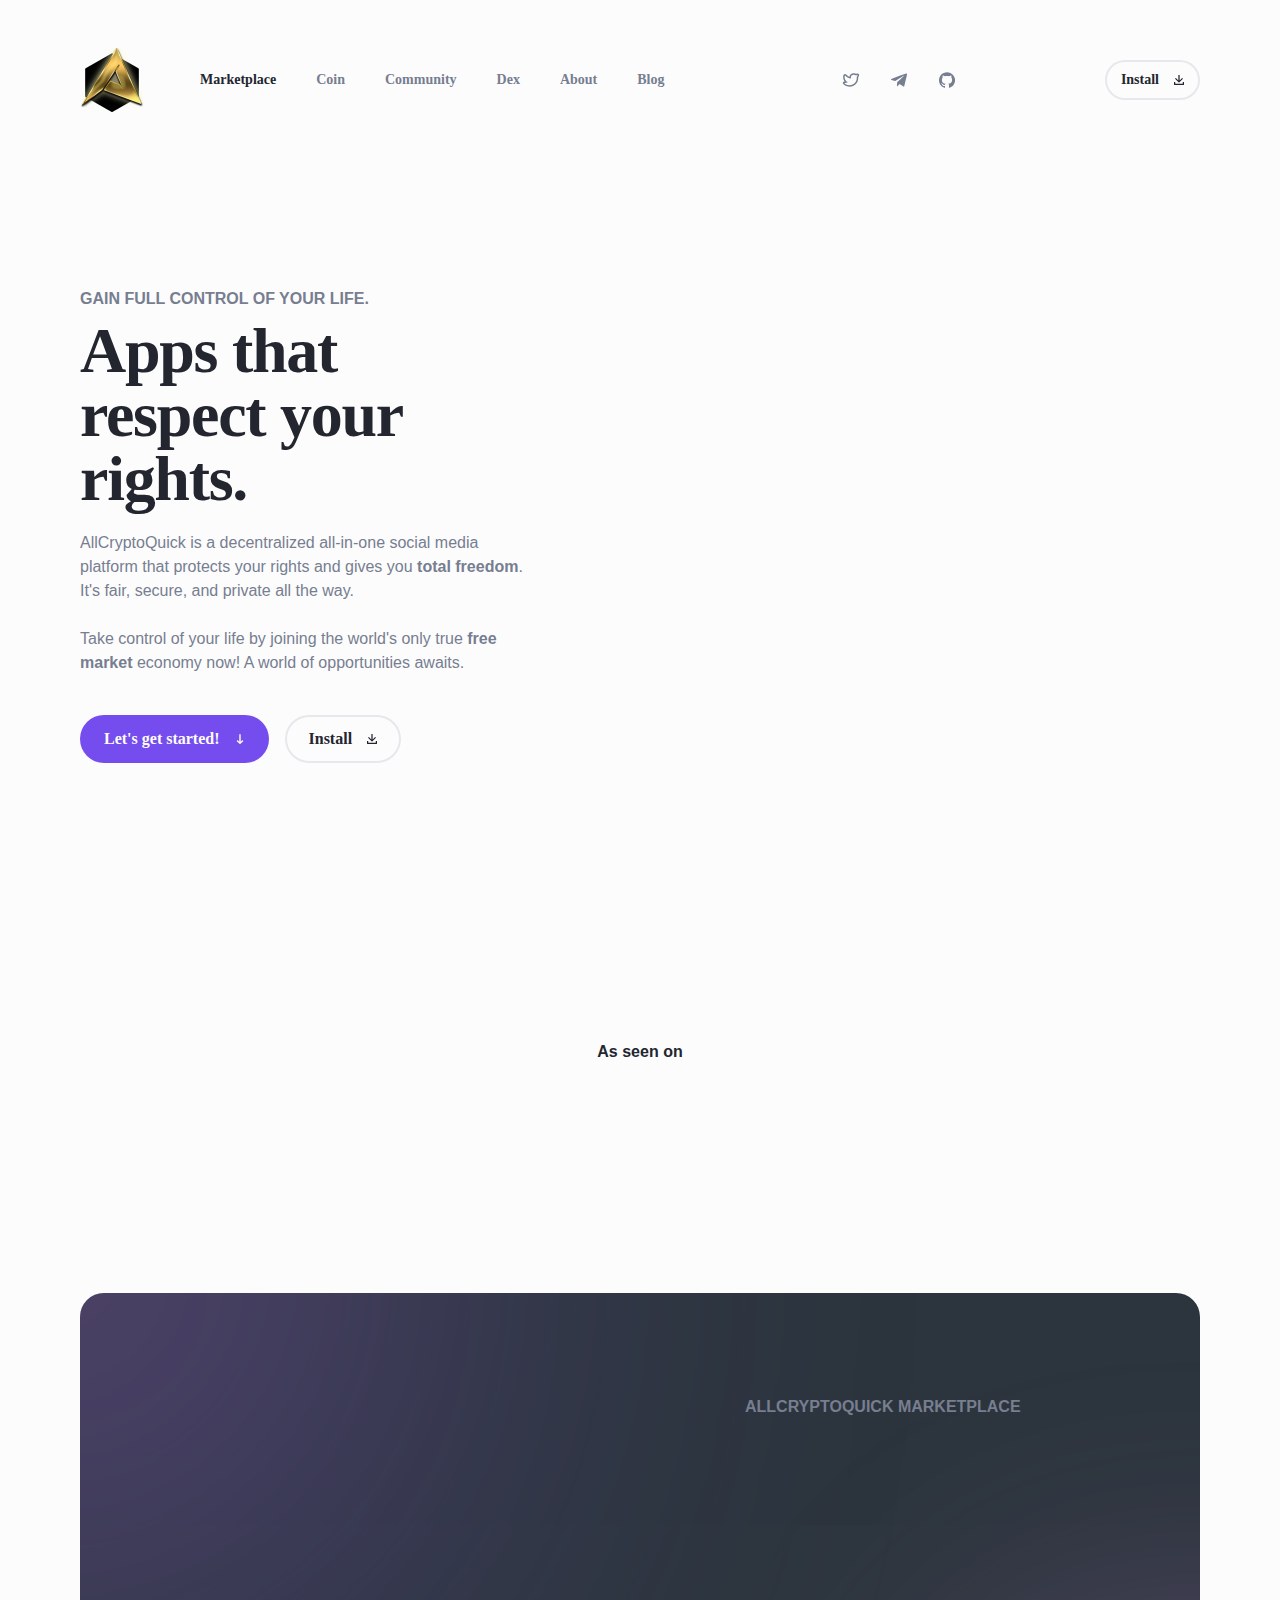
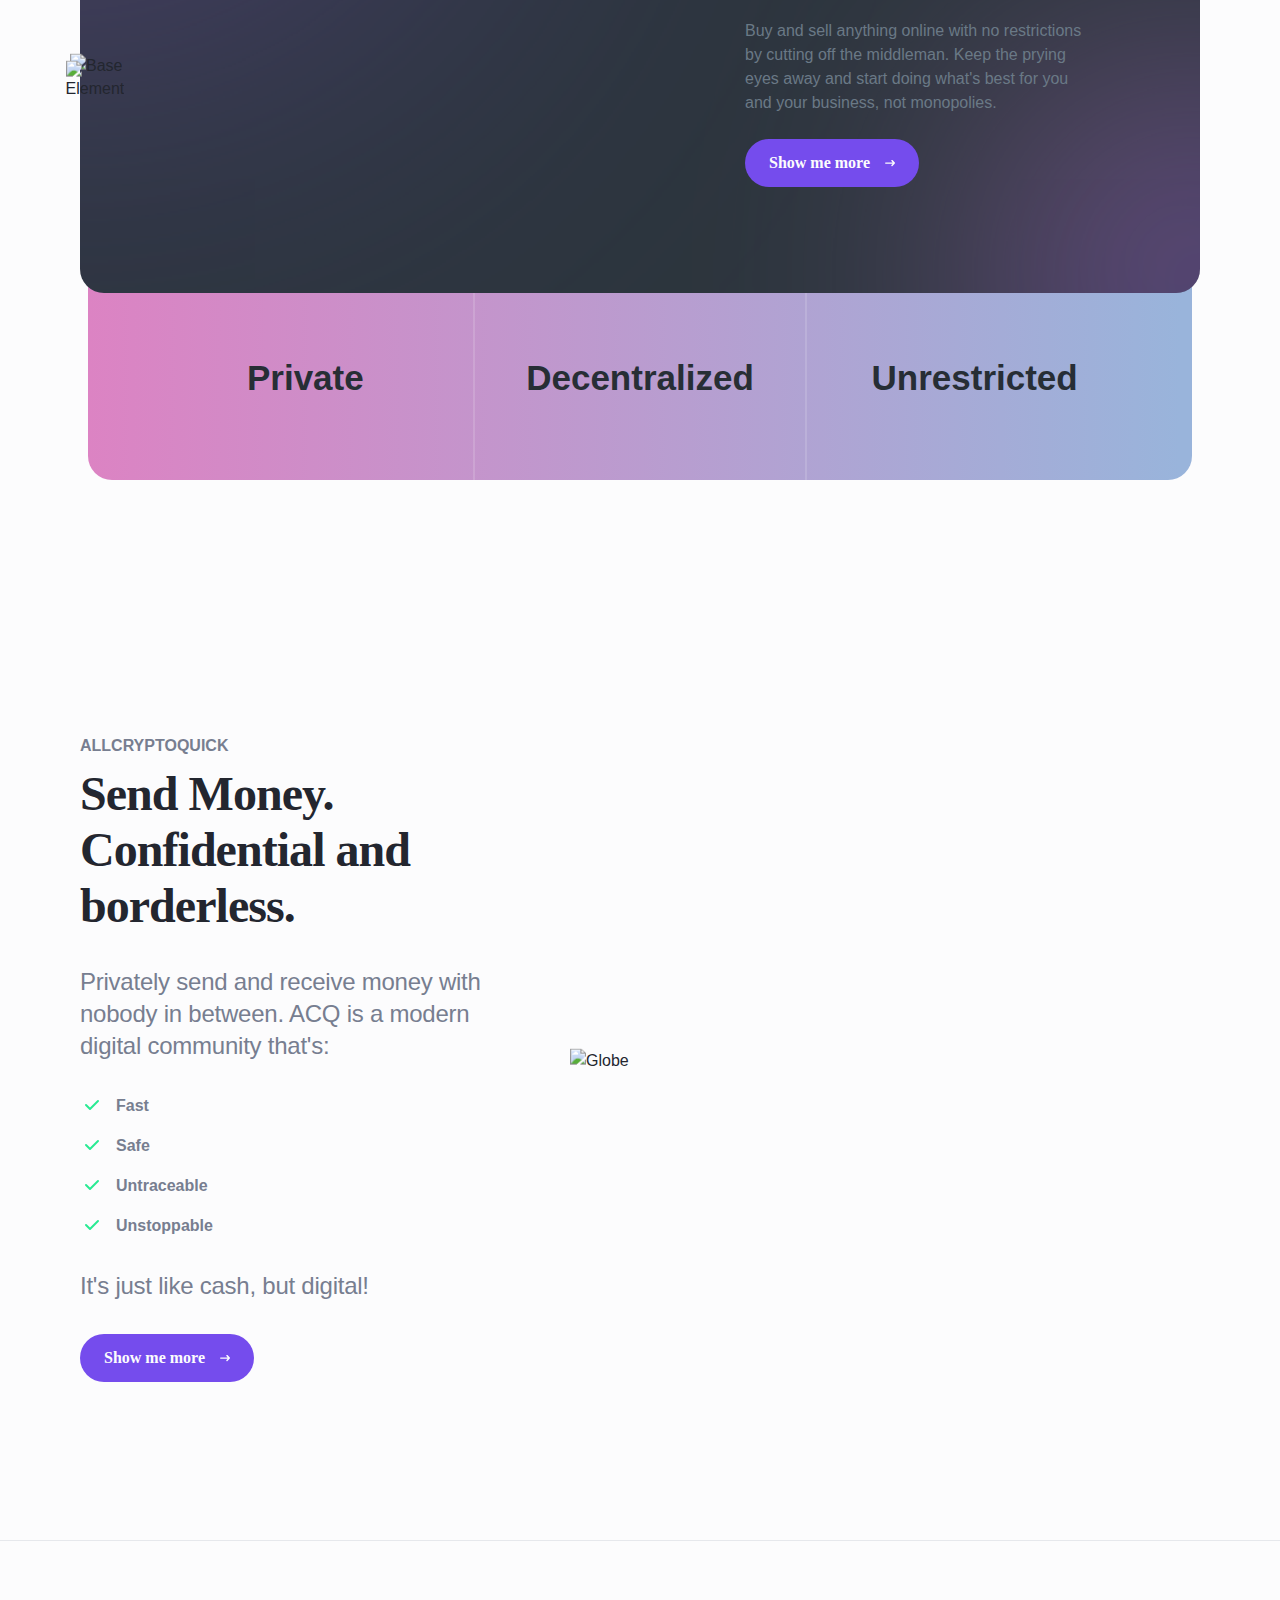
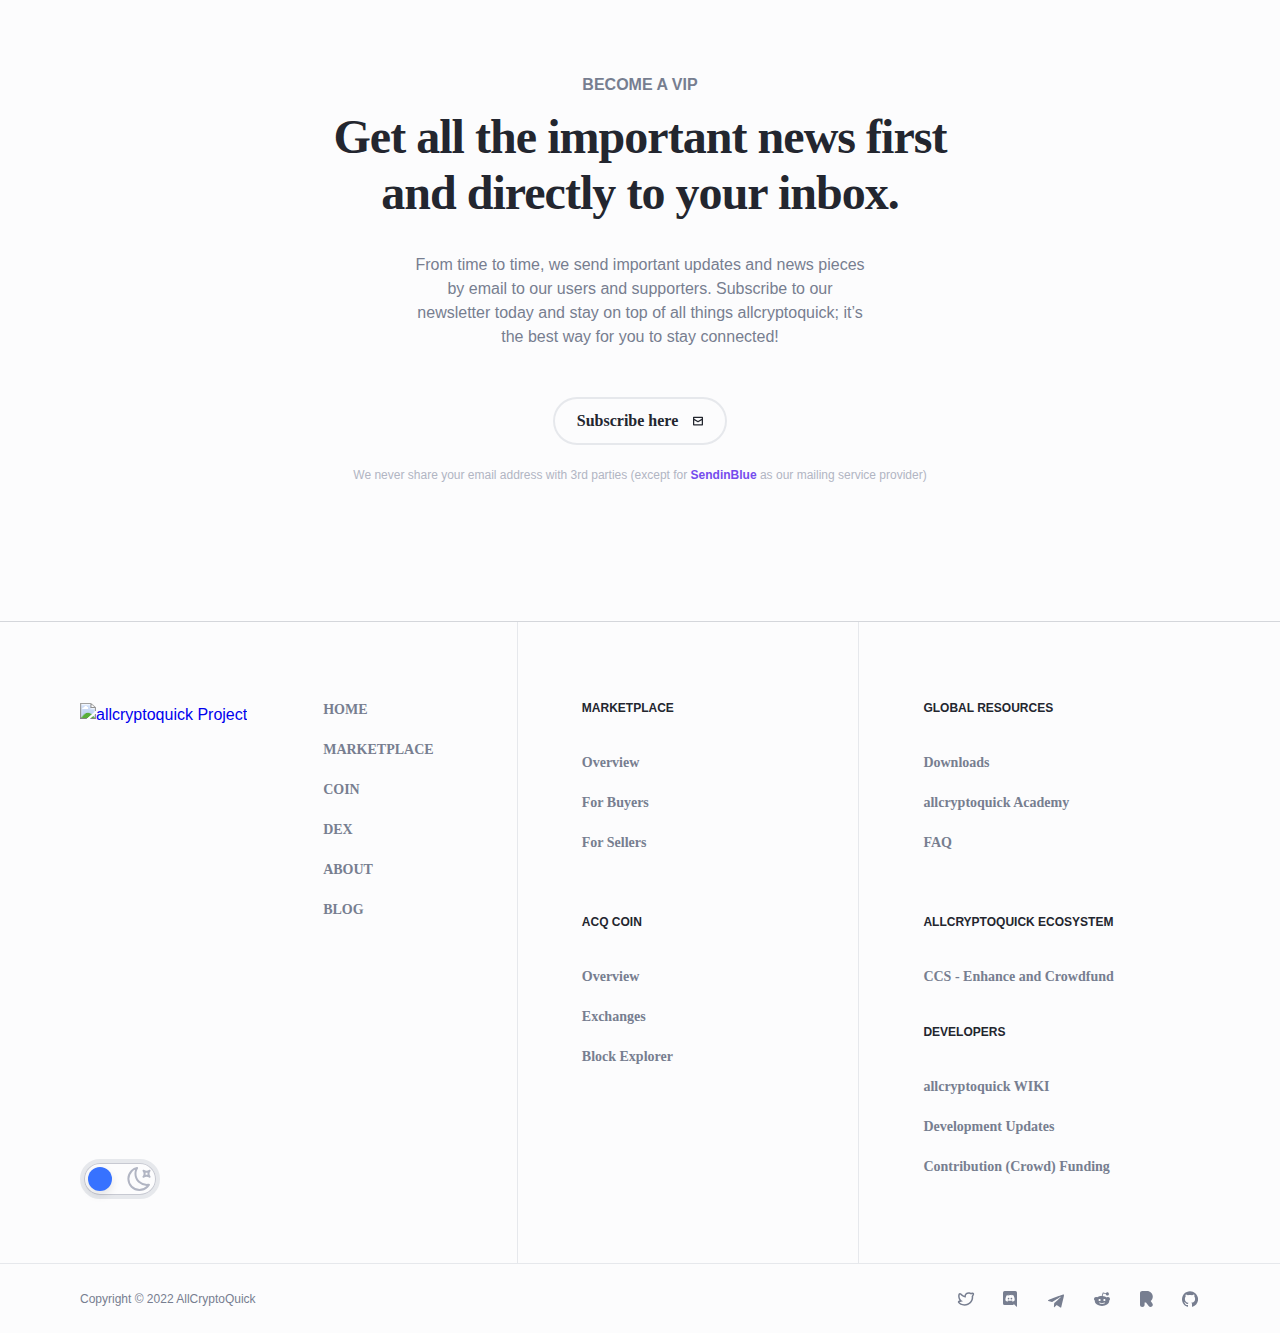
==== index.html @ 3ffe0989 "Fix 12" ====
<!DOCTYPE html>
<html lang="en">
  <head>
    <meta charset="utf-8">
    <title>AllCryptoQuick - Welcome to the future of cryptocurrencies</title>
    <meta http-equiv="X-UA-Compatible" content="IE=Edge">
    <meta name="viewport" content="width=device-width, initial-scale=1, maximum-scale=1.0, user-scalable=no">
    <meta name="format-detection" content="telephone=no">
    <link rel="apple-touch-icon" sizes="180x180" href="img/apple-touch-icon.png">
    <link rel="icon" type="image/png" sizes="32x32" href="img/favicon-32x32.png">
    <link rel="icon" type="image/png" sizes="16x16" href="img/favicon-16x16.png">
    <link rel="manifest" href="img/site.webmanifest">
    <link rel="mask-icon" href="img/safari-pinned-tab.svg" color="#5bbad5">
    <meta name="msapplication-TileColor" content="#da532c">
    <meta name="theme-color" content="#ffffff">
    <meta name="description" content="Cut off the middleman and live free with apps that respect your rights, freedoms, and privacy. A world of opportunities awaits you!">
    <meta name="twitter:card" content="summary">
    <meta name="twitter:site" content="@acqrocks">
    <meta name="twitter:title" content="Welcome to the future of cryptocurrencies">
    <meta name="twitter:description" content="AllCryptoQuick - Welcome to the future of cryptocurrencies">
    <meta name="twitter:creator" content="@acqrocks">
    <meta name="twitter:image" content="">
    <meta property="og:title" content="allcryptoquick.io - Welcome to the future of cryptocurrencies">
    <meta property="og:type" content="Article">
    <meta property="og:url" content="https://allcryptoquick.io">
    <meta property="og:image" content="">
    <meta property="og:description" content="Organize the world’s cryptocurrencies and make them universally accepted and better always.!">
    <meta property="og:site_name" content="allcryptoquick.io - Welcome to the future of cryptocurrencies">
    <meta property="fb:admins" content="">
    <link rel="stylesheet" media="all" href="css/app.min.css">
    <script>
      var viewportmeta = document.querySelector('meta[name="viewport"]');
      if (viewportmeta) {
        if (screen.width < 375) {
          var newScale = screen.width / 375;
          viewportmeta.content = 'width=375, minimum-scale=' + newScale + ', maximum-scale=1.0, user-scalable=no, initial-scale=' + newScale + '';
        } else {
          viewportmeta.content = 'width=device-width, maximum-scale=1.0, initial-scale=1.0';
        }
      }
    </script>
  </head>
  <body>
    <script>
      console.log(localStorage.getItem('darkMode'));
      if (localStorage.getItem('darkMode') === "on") {
        document.body.classList.add("dark");
        document.addEventListener("DOMContentLoaded", function() {
          document.querySelector('.js-theme input').checked = true;
        });
      }
    </script>
    <!-- outer-->
    <div class="outer">
<!-- header-->
<header class="header js-header">
  <div class="header__center center"><a class="header__logo" href="https://allcryptoquick.io"><img class="some-icon" src="img/android-chrome-64x64.png" alt="allcryptoquick.io"><img class="some-icon-dark" src="img/android-chrome-64x64.svg" alt="allcryptoquick.io"></a>
    <div class="header__wrap js-header-wrap">
      <nav class="header__nav"><a class="header__link active" href="marketplace">Marketplace</a><a class="header__link" href="coin">Coin</a>
        <a class="header__link" href="https://allcryptoquick.com" target="_blank">Community</a>
        <a class="header__link" href="dex">Dex</a>
        <a class="header__link" href="about">About</a>
        <a class="header__link" href="https://allcryptoquick.news" target="_blank">Blog</a></nav>
      <div class="header__group">
        <div class="header__contacts">
          <div class="header__element">
            <div class="header__subtitle"></div>
            <div class="header__text"></div>
          </div>
        </div>
        <div class="header__socials"><a class="header__social" href="https://twitter.com/acqrocks" target="_blank" title="twitter">
            <svg class="icon icon-twitter">
              <use xlink:href="#icon-twitter"></use>
            </svg></a><a class="header__social" href="https://t.me/allcryptoquick" target="_blank" title="Telegram">
            <svg class="icon icon-telegram">
              <use xlink:href="#icon-telegram"></use>
            </svg></a><a class="header__social" href="https://github.com/AllcryptoquickDevelopment" target="_blank" title="Github">
            <svg class="icon icon-github">
              <use xlink:href="#icon-github"></use>
            </svg></a></div><a class="button button-stroke button-small header__button" href="downloads">Install
          <svg class="icon icon-download">
            <use xlink:href="#icon-download"></use>
          </svg></a>
      </div>
    </div><a class="button button-stroke button-small header__button" href="downloads">Install
      <svg class="icon icon-download">
        <use xlink:href="#icon-download"></use>
      </svg></a>
    <button class="header__burger js-header-burger"></button>
  </div>
</header>
      <!-- container-->
      <div class="outer__content">
        <div class="hero-homepage">
          <div class="hero-homepage__center center">
            <div class="hero-homepage__wrap">
              <div class="stage">Gain full control of your life.</div>
              <h1 class="hero-homepage__title h1">Apps that respect your rights.</h1>
              <div class="hero-homepage__text">
                <p>AllCryptoQuick is a decentralized all-in-one social media platform that protects your rights and gives you <span class="bold">total freedom</span>. It's fair, secure, and private all the way. <br> <br> Take control of your life by joining the world's only true <span class="bold">free market</span> economy now! A world of opportunities awaits.</p>
              </div>
              <div class="hero-homepage__btns"><a class="button hero-homepage__button js-scroll" href="#marketplace-intro">Let's get started!
                  <svg class="icon icon-arrow-down">
                    <use xlink:href="#icon-arrow-down"></use>
                  </svg></a><a class="button-stroke hero-homepage__button" href="downloads">Install
                  <svg class="icon icon-download">
                    <use xlink:href="#icon-download"></use>
                  </svg></a></div>
            </div>
            <div class="hero-homepage__gallery">
              <div class="hero-homepage__preview" data-aos="animation-translate-up" data-aos-anchor=".hero-homepage__gallery"><img class="some-icon" src="img/content/home/hero/home.png" alt="Home"><img class="some-icon-dark" src="img/content/home/hero/home-dark.png" alt="Home"></div>
              <div class="hero-homepage__preview" data-aos="animation-translate-up" data-aos-delay="600" data-aos-anchor=".hero-homepage__gallery"><img src="img/content/home/hero/chat.png" alt="Chat"></div>
              <div class="hero-homepage__preview" data-aos="animation-translate-up" data-aos-delay="300" data-aos-anchor=".hero-homepage__gallery"><img src="img/content/home/hero/shopping.png" alt="Shopping"></div>
              <div class="hero-homepage__preview" data-aos="animation-translate-up" data-aos-delay="900" data-aos-anchor=".hero-homepage__gallery"><img src="img/content/home/hero/cube.png" alt="Cube"></div>
            </div>
          </div>
        </div>
        <div class="section-asseenon asseenon">
          <div class="as-seen-on">
            <div class="as-seen-on__center center">
              <div class="as-seen-on__title">As seen on</div>
              <div class="as-seen-on__list">
                <div class="as-seen-on__logo" data-aos="animation-opacity"><img src="img/content/home/asseenon/entrepreneur.svg" alt="Logo"></div>
                <div class="as-seen-on__logo" data-aos="animation-opacity"><img src="img/content/home/asseenon/yahoo_finance.svg" alt="Logo"></div>
                <div class="as-seen-on__logo" data-aos="animation-opacity"><img src="img/content/home/asseenon/nasdaq.svg" alt="Logo"></div>
                <div class="as-seen-on__logo" data-aos="animation-opacity"><img src="img/content/home/asseenon/forbes.svg" alt="Logo"></div>
                <div class="as-seen-on__logo" data-aos="animation-opacity"><img src="img/content/home/asseenon/techcrunch.svg" alt="Logo"></div>
                <div class="as-seen-on__logo" data-aos="animation-opacity"><img src="img/content/home/asseenon/hackernoon.svg" alt="Logo"></div>
              </div>
            </div>
          </div>
        </div>
        <div class="section-marketplaceintro marketplaceintro">
          <div class="marketplace-intro" id="marketplace-intro">
            <div class="marketplace-intro__center center">
              <div class="marketplace-intro__body">
                <div class="marketplace-intro__bg"></div>
                <div class="marketplace-intro__gallery">
                  <div class="marketplace-intro__preview"><img src="img/content/home/marketplace/base.png" alt="Base"></div>
                  <div class="marketplace-intro__preview" data-aos="animation-translate-up" data-aos-duration="1000"><img src="img/content/home/marketplace/mobile.png" alt="Mobile"></div>
                  <div class="marketplace-intro__preview" data-aos="animation-translate-down" data-aos-duration="1000" data-aos-delay="400"><img src="img/content/home/marketplace/plane.png" alt="Plane"></div>
                  <div class="marketplace-intro__preview" data-aos="animation-translate-down" data-aos-duration="1000" data-aos-delay="800"><img src="img/content/home/marketplace/shopping.png" alt="Shopping"></div>
                  <div class="marketplace-intro__preview"><img src="img/content/home/marketplace/element.png" alt="Element"></div>
                </div>
                <div class="marketplace-intro__wrap">
                  <div class="stage">AllCryptoQuick MARKETPLACE</div>
                  <h2 class="marketplace-intro__title h2" data-aos="animation-scale-top" data-aos-duration="600">Shop online. Private and unrestricted.</h2>
                  <div class="marketplace-intro__text">Buy and sell anything online with no restrictions by cutting off the middleman. Keep the prying eyes away and start doing what's best for you and your business, not monopolies.</div><a class="button marketplace-intro" href="marketplace">Show me more
                    <svg class="icon icon-arrow-next">
                      <use xlink:href="#icon-arrow-next"></use>
                    </svg></a>
                </div>
              </div>
              <div class="marketplace-intro__bottom">
                <div class="marketplace-intro__item">
                  <div class="marketplace-intro__counter">Private</div>
                </div>
                <div class="marketplace-intro__item">
                  <div class="marketplace-intro__counter">Decentralized</div>
                </div>
                <div class="marketplace-intro__item">
                  <div class="marketplace-intro__counter">Unrestricted</div>
                </div>
              </div>
            </div>
          </div>
        </div>
        <div class="currency-intro">
          <div class="currency-intro__center center">
            <div class="currency-intro__gallery">
              <div class="currency-intro__preview"><img class="some-icon" src="img/content/home/coin/globe.png" alt="Globe"><img class="some-icon-dark" src="img/content/home/coin/globe-dark.png" alt="Globe"></div>
              <div class="currency-intro__preview" data-aos="animation-translate-up" data-aos-anchor=".currency-intro__gallery"><img src="img/content/home/coin/plane-green.png" alt="Plane Green"></div>
              <div class="currency-intro__preview" data-aos="animation-translate-up" data-aos-delay="400" data-aos-anchor=".currency-intro__gallery"><img src="img/content/home/coin/plane-purple.png" alt="Plane Purple"></div>
            </div>
            <div class="currency-intro__wrap">
              <div class="stage">AllCryptoQuick</div>
              <h2 class="currency-intro__title h2">Send Money. Confidential and borderless.</h2>
              <div class="currency-intro__info">Privately send and receive money with nobody in between. ACQ is a modern digital community that's:</div>
              <ul class="currency-intro__list">
                <li>Fast</li>
                <li>Safe</li>
                <li>Untraceable</li>
                <li>Unstoppable</li>
              </ul>
              <div class="currency-intro__info-two"> It's just like cash, but digital!</div>
              <div class="currency-intro__btns"><a class="button currency-intro__button" href="coin">Show me more
                  <svg class="icon icon-arrow-next">
                    <use xlink:href="#icon-arrow-next"></use>
                  </svg></a></div>
            </div>
          </div>
        </div>
        <div class="section-border-top newsletter">
          <div class="newsletter__center center">
            <div class="stage">Become a VIP</div>
            <h2 class="newsletter__title h2">Get all the important news first and directly to your inbox.</h2>
            <div class="newsletter__text">From time to time, we send important updates and news pieces by email to our users and supporters. Subscribe to our newsletter today and stay on top of all things allcryptoquick; it’s the best way for you to stay connected!</div><a class="button-stroke newsletter__button" href="https://e716e794.sibforms.com/serve/[base64]" target="_blank">Subscribe here
              <svg class="icon icon-email">
                <use xlink:href="#icon-email"></use>
              </svg></a>
            <div class="newsletter__note">We never share your email address with 3rd parties (except for <a href="https://sendinblue.com" target="_blank">SendinBlue</a> as our mailing service provider)</div>
          </div>
        </div>
      </div>
      <!-- footer-->
      <footer class="footer">
        <div class="footer__body">
          <div class="footer__center center">
            <div class="footer__col">
              <div class="footer__box"><a class="footer__logo" href="https://allcryptoquick.io"><img class="some-icon" src="img/logo-dark.svg" alt="allcryptoquick Project"><img class="some-icon-dark" src="img/logo-light.svg" alt="allcryptoquick Project"></a>
                <label class="theme js-theme">
                  <input class="theme__input" type="checkbox"/><span class="theme__inner"><span class="theme__box"></span><span class="theme__icon">
                      <svg class="icon icon-moon">
                        <use xlink:href="#icon-moon"></use>
                      </svg>
                      <svg class="icon icon-sun">
                        <use xlink:href="#icon-sun"></use>
                      </svg></span></span>
                </label>
              </div>
              <div class="footer__item">
                <div class="footer__category"></div>
                <div class="footer__menu"><a class="footer__link" href="index">HOME</a><a class="footer__link" href="marketplace">MARKETPLACE</a><a class="footer__link" href="coin">COIN</a><a class="footer__link link-off" href="javascript:void(0)">DEX</a><a class="footer__link" href="about">ABOUT</a><a class="footer__link" href="https://allcryptoquick.news" target="_blank">BLOG</a></div>
              </div>
            </div>
            <div class="footer__col">
              <div class="footer__category">marketplace</div>
              <div class="footer__menu"><a class="footer__link" href="marketplace">Overview</a><a class="footer__link" href="buyer">For Buyers</a><a class="footer__link" href="seller">For Sellers</a><!-- a.footer__link(href="#") Help & Support -->
<!-- a.footer__link(href="downloads") Downloads -->
                <div class="footer__category-second">ACQ Coin</div>
                <div class="footer__menu"><a class="footer__link" href="coin">Overview</a><a class="footer__link" href="coin#exchanges">Exchanges</a><a class="footer__link" href="https://explorer.allcryptoquick.io" target="_blank">Block Explorer</a><!-- a.footer__link(href="#") Help & Support -->
<!-- a.footer__link(href="downloads") Downloads -->
                </div>
              </div>
            </div>
            <div class="footer__col">
              <div class="footer__category">Global Resources</div>
              <div class="footer__menu"><a class="footer__link" href="downloads">Downloads</a><a class="footer__link" href="https://academy.allcryptoquick.io" target="_blank">allcryptoquick Academy</a><a class="footer__link" href="https://academy.allcryptoquick.io/en/latest/faq/faq_mp_general_overview.html" target="_blank">FAQ</a><!--  a.footer__link(href="#") Roadmaps  -->
                <div class="footer__category-second">allcryptoquick Ecosystem</div>
                <div class="footer__menu"><a class="footer__link" href="https://ccs.allcryptoquick.io" target="_blank">CCS - Enhance and Crowdfund</a></div>
                <div class="footer__category-second">Developers</div>
                <div class="footer__menu"><a class="footer__link" href="https://allcryptoquick.wiki" target="_blank">allcryptoquick WIKI</a><a class="footer__link" href="https://allcryptoquick.news/tag/progress-report" target="_blank">Development Updates</a><!-- a.footer__link(href="#") Bug Bounties  --><a class="footer__link" href="https://ccs.allcryptoquick.io" target="_blank">Contribution (Crowd) Funding</a><!-- a.footer__link(href="#") Treasury Proposals  --><a class="footer__link" href="#"></a><!-- a.footer__link(href="#") Code Audit  -->
<!-- a.footer__link(href="#") Report Issues  -->
                </div>
              </div>
            </div>
          </div>
        </div>
        <div class="footer__bottom">
          <div class="footer__center center">
            <div class="footer__copyright">Copyright © 2022 AllCryptoQuick</div>
            <div class="footer__socials"><a class="footer__social" href="https://twitter.com/acqrocks" target="_blank" title="twitter">
                <svg class="icon icon-twitter">
                  <use xlink:href="#icon-twitter"></use>
                </svg></a><a class="footer__social" href="https://discord.me/allcryptoquick" target="_blank" title="Discord">
                <svg class="icon icon-discord">
                  <use xlink:href="#icon-discord"></use>
                </svg></a><a class="header__social" href="https://t.me/allcryptoquick" target="_blank" title="Telegram">
                <svg class="icon icon-telegram">
                  <use xlink:href="#icon-telegram"></use>
                </svg></a><a class="footer__social" href="https://www.reddit.com/r/allcryptoquick/" target="_blank" title="Reddit">
                <svg class="icon icon-reddit">
                  <use xlink:href="#icon-reddit"></use>
                </svg></a><a class="footer__social" href="https://riot.im/app/#/room/#allcryptoquick:matrix.org" target="_blank" title="Riot/Element">
                <svg class="icon icon-riot">
                  <use xlink:href="#icon-riot"></use>
                </svg></a><a class="footer__social" href="https://github.com/AllcryptoquickDevelopment" target="_blank" title="Github">
                <svg class="icon icon-github">
                  <use xlink:href="#icon-github"></use>
                </svg></a></div>
          </div>
        </div>
      </footer>
    </div>
    <!-- scripts-->
    <script src="js/lib/jquery.min.js"></script>
    <script src="js/lib/download.js"></script>
    <script src="js/lib/slick.min.js"></script>
    <script src="js/lib/jquery.nice-select.min.js"></script>
    <script src="js/lib/jquery.magnific-popup.min.js"></script>
    <script src="js/lib/aos.js"></script>
    <script src="js/lib/simpleParallax.min.js"></script>
    <script src="js/app.js"></script>
    <!-- svg sprite-->
    <div style="display: none"><svg width="0" height="0">
<symbol xmlns="http://www.w3.org/2000/svg" viewBox="0 0 16 16" id="icon-handle">
<path d="M12.311,9.527c-1.161-0.393-1.85-0.825-2.143-1.175C11.268,7.639,12,6.406,12,5V4c0-2.206-1.794-4-4-4 S4,1.794,4,4v1c0,1.406,0.732,2.639,1.832,3.352C5.54,8.702,4.851,9.134,3.69,9.527C2.081,10.07,1,11.57,1,13.26V16h14v-2.74 C15,11.57,13.919,10.07,12.311,9.527z M6,4c0-1.103,0.897-2,2-2s2,0.897,2,2v1c0,1.103-0.897,2-2,2S6,6.103,6,5V4z M13,14H3v-0.74 c0-0.831,0.534-1.569,1.33-1.838c1.845-0.624,3-1.436,3.452-2.422h0.436c0.452,0.986,1.607,1.798,3.453,2.422 C12.466,11.69,13,12.429,13,13.26V14z"></path>
</symbol>
<symbol xmlns="http://www.w3.org/2000/svg" viewBox="0 0 16 16" id="icon-email">
<path d="M15,1H1C0.448,1,0,1.447,0,2v12c0,0.553,0.448,1,1,1h14c0.552,0,1-0.447,1-1V2C16,1.447,15.552,1,15,1z M14,13H2V6.723l5.504,3.145c0.308,0.176,0.685,0.176,0.992,0L14,6.723V13z M14,4.42L8,7.849L2,4.42V3h12V4.42z"></path>
</symbol>
<symbol xmlns="http://www.w3.org/2000/svg" viewBox="0 0 16 16" id="icon-linkedin">
<path d="M15.3,0H0.7C0.3,0,0,0.3,0,0.7v14.7C0,15.7,0.3,16,0.7,16h14.7c0.4,0,0.7-0.3,0.7-0.7V0.7 C16,0.3,15.7,0,15.3,0z M4.7,13.6H2.4V6h2.4V13.6z M3.6,5C2.8,5,2.2,4.3,2.2,3.6c0-0.8,0.6-1.4,1.4-1.4c0.8,0,1.4,0.6,1.4,1.4 C4.9,4.3,4.3,5,3.6,5z M13.6,13.6h-2.4V9.9c0-0.9,0-2-1.2-2c-1.2,0-1.4,1-1.4,2v3.8H6.2V6h2.3v1h0c0.3-0.6,1.1-1.2,2.2-1.2 c2.4,0,2.8,1.6,2.8,3.6V13.6z"></path>
</symbol>
<symbol xmlns="http://www.w3.org/2000/svg" viewBox="0 0 16 16" id="icon-chart">
<path d="M9,0H7C6.4,0,6,0.4,6,1v14c0,0.6,0.4,1,1,1h2c0.6,0,1-0.4,1-1V1C10,0.4,9.6,0,9,0z M3,10H1c-0.6,0-1,0.4-1,1v4c0,0.6,0.4,1,1,1h2c0.6,0,1-0.4,1-1v-4C4,10.4,3.6,10,3,10z M15,5h-2c-0.6,0-1,0.4-1,1v9c0,0.6,0.4,1,1,1h2c0.6,0,1-0.4,1-1V6C16,5.4,15.6,5,15,5z"></path>
</symbol>
<symbol xmlns="http://www.w3.org/2000/svg" viewBox="0 0 16 16" id="icon-block">
<path d="M8,6.523l6-3.334L8.486.126a1,1,0,0,0-.972,0L2,3.189Z M9,8.255v7.333l5.486-3.048A1,1,0,0,0,15,11.666V4.922Z M7,8.255,1,4.922v6.744a1,1,0,0,0,.514.874L7,15.588Z"></path>
</symbol>
<symbol xmlns="http://www.w3.org/2000/svg" viewBox="0 0 16 16" id="icon-cart">
<path d="M15,3H4.5L4,0.8C3.9,0.3,3.5,0,3,0H0v2h2.2L4,10.2C4.1,10.7,4.5,11,5,11h8c0.4,0,0.8-0.3,0.9-0.7l2-6 C16.1,3.8,15.8,3,15,3z"></path>
<circle cx="5" cy="14" r="2"></circle> <circle cx="13" cy="14" r="2"></circle>
</symbol>
<symbol xmlns="http://www.w3.org/2000/svg" viewBox="0 0 16 16" id="icon-shop">
<path d="M13.9,0.5C13.7,0.2,13.4,0,13,0H3C2.6,0,2.3,0.2,2.1,0.5C0,4.5,0,4.7,0,5c0,1.1,0.9,2,2,2v8c0,0.6,0.4,1,1,1 h10c0.6,0,1-0.4,1-1V7c1.1,0,2-0.9,2-2C16,4.7,16,4.5,13.9,0.5z M10,14v-4H6v4H4V6.7C4.3,6.9,4.6,7,5,7c0.6,0,1.1-0.3,1.5-0.7 C6.9,6.7,7.4,7,8,7s1.1-0.3,1.5-0.7C9.9,6.7,10.4,7,11,7c0.4,0,0.7-0.1,1-0.3V14H10z"></path>
</symbol>
<symbol xmlns="http://www.w3.org/2000/svg" viewBox="0 0 16 16" id="icon-arrow-right">
<path d="M10.39 3.153c.464-.428 1.187-.399 1.615.065l3.692 4c.404.438.404 1.113 0 1.55l-3.692 4c-.428.464-1.151.493-1.615.065s-.493-1.151-.065-1.615l1.922-2.082H1.143C.512 9.136 0 8.624 0 7.993S.512 6.85 1.143 6.85h11.104l-1.922-2.082c-.428-.464-.399-1.187.065-1.615z"></path>
</symbol>
<symbol xmlns="http://www.w3.org/2000/svg" viewBox="0 0 16 16" id="icon-link">
<path d="M11,0C9.7,0,8.4,0.5,7.5,1.5L6.3,2.6C5.9,3,5.9,3.6,6.3,4s1,0.4,1.4,0l1.2-1.2c1.1-1.1,3.1-1.1,4.2,0 C13.7,3.4,14,4.2,14,5s-0.3,1.6-0.9,2.1L12,8.3c-0.4,0.4-0.4,1,0,1.4c0.2,0.2,0.5,0.3,0.7,0.3s0.5-0.1,0.7-0.3l1.2-1.2 C15.5,7.6,16,6.3,16,5s-0.5-2.6-1.5-3.5C13.6,0.5,12.3,0,11,0z M8.3,12l-1.2,1.2c-1.1,1.1-3.1,1.1-4.2,0C2.3,12.6,2,11.8,2,11s0.3-1.6,0.9-2.1L4,7.7c0.4-0.4,0.4-1,0-1.4 s-1-0.4-1.4,0L1.5,7.5C0.5,8.4,0,9.7,0,11s0.5,2.6,1.5,3.5C2.4,15.5,3.7,16,5,16s2.6-0.5,3.5-1.5l1.2-1.2c0.4-0.4,0.4-1,0-1.4 S8.7,11.6,8.3,12z M9.4,5.2L5.2,9.4c-0.4,0.4-0.4,1,0,1.4c0.2,0.2,0.5,0.3,0.7,0.3s0.5-0.1,0.7-0.3l4.2-4.2 c0.4-0.4,0.4-1,0-1.4C10.4,4.8,9.8,4.8,9.4,5.2z"></path>
</symbol>
<symbol xmlns="http://www.w3.org/2000/svg" viewBox="0 0 16 16" id="icon-arrow-bottom">
<path d="M15.039 3.961c-.653-.653-1.713-.653-2.366 0L8 8.634 3.327 3.961c-.653-.653-1.713-.653-2.366 0s-.653 1.713 0 2.366l5.856 5.856c.653.653 1.713.653 2.366 0l5.856-5.856c.653-.653.653-1.713 0-2.366z"></path>
</symbol>
<symbol xmlns="http://www.w3.org/2000/svg" viewBox="0 0 16 16" id="icon-arrow-right-empty">
<path d="M5.551 15.665l-.1.089c-.449.355-1.102.326-1.517-.089-.446-.446-.446-1.17 0-1.616h0l6.048-6.05-6.048-6.048-.089-.1C3.491 1.403 3.52.749 3.935.335c.446-.446 1.17-.446 1.616 0h0l6.857 6.857.089.1c.355.449.326 1.102-.089 1.517h0l-6.857 6.857z"></path>
</symbol>
<symbol xmlns="http://www.w3.org/2000/svg" viewBox="0 0 16 16" id="icon-arrow-down">
<path d="M12.833 10.39c.428.464.399 1.187-.065 1.615l-4 3.692c-.438.404-1.113.404-1.55 0l-4-3.692c-.464-.428-.493-1.151-.065-1.615s1.151-.493 1.615-.065l2.082 1.922V1.143C6.85.512 7.362 0 7.993 0s1.143.512 1.143 1.143v11.104l2.082-1.922c.464-.428 1.187-.399 1.615.065z"></path>
</symbol>
<symbol xmlns="http://www.w3.org/2000/svg" viewBox="0 0 16 16" id="icon-arrow-prev">
<path d="M5.61 13.697c-.464.428-1.187.399-1.615-.065l-3.692-4c-.404-.438-.404-1.113 0-1.55l3.692-4c.428-.464 1.151-.493 1.615-.065s.493 1.151.065 1.615L3.753 7.714h11.104c.631 0 1.143.512 1.143 1.143S15.488 10 14.857 10H3.753l1.922 2.082c.428.464.399 1.187-.065 1.615z"></path>
</symbol>
<symbol xmlns="http://www.w3.org/2000/svg" viewBox="0 0 16 16" id="icon-arrow-next">
<path d="M10.39 3.303c.464-.428 1.187-.399 1.615.065l3.692 4c.404.438.404 1.113 0 1.55l-3.692 4c-.428.464-1.151.493-1.615.065s-.493-1.151-.065-1.615l1.922-2.082H1.143C.512 9.286 0 8.774 0 8.143S.512 7 1.143 7h11.104l-1.922-2.082c-.428-.464-.399-1.187.065-1.615z"></path>
</symbol>
<symbol xmlns="http://www.w3.org/2000/svg" viewBox="0 0 16 16" id="icon-instagram">
<path d="M11.2 0A4.8 4.8 0 0 1 16 4.8h0v6.4a4.8 4.8 0 0 1-4.8 4.8h0-6.4A4.8 4.8 0 0 1 0 11.2h0V4.8A4.8 4.8 0 0 1 4.8 0h0zm0 1.6H4.8a3.2 3.2 0 0 0-3.2 3.2v6.4a3.2 3.2 0 0 0 3.2 3.2h6.4a3.2 3.2 0 0 0 3.2-3.2V4.8a3.2 3.2 0 0 0-3.2-3.2zM8 4a4 4 0 1 1 0 8 4 4 0 1 1 0-8zm0 1.6a2.4 2.4 0 0 0 0 4.8 2.4 2.4 0 0 0 0-4.8zm4-2.4a.8.8 0 1 1 0 1.6.8.8 0 1 1 0-1.6z"></path>
</symbol>
<symbol xmlns="http://www.w3.org/2000/svg" viewBox="0 0 16 16" id="icon-facebook">
<path d="M7.967.017a8 8 0 1 1 0 16 8 8 0 1 1 0-16zm0 1.6a6.4 6.4 0 0 0-6.4 6.4c0 2.982 2.039 5.487 4.799 6.198l.001-4.598h-.8a.8.8 0 1 1 0-1.6h.8v-1.6a2.4 2.4 0 0 1 2.4-2.4h.8a.8.8 0 1 1 0 1.6h0-.8a.8.8 0 0 0-.8.8h0v1.6h1.6a.8.8 0 1 1 0 1.6h0-1.6v4.8a6.4 6.4 0 0 0 0-12.8z"></path>
</symbol>
<symbol xmlns="http://www.w3.org/2000/svg" viewBox="0 0 16 16" id="icon-twitter">
<path d="M2.121 9.233C1.018 9.236.306 10.492.986 11.444c.973 1.363 2.737 2.456 5.681 2.456 4.563 0 8.226-3.719 7.714-8.113l.751-1.503c.521-1.042-.384-2.227-1.527-1.999l-.993.198c-.263-.139-.535-.244-.768-.32-.454-.148-1.003-.265-1.511-.265-.913 0-1.701.234-2.327.704-.619.464-.968 1.075-1.159 1.635-.088.258-.147.518-.185.766-.354-.111-.715-.261-1.069-.445-.802-.415-1.451-.942-1.817-1.404-.614-.775-1.915-.717-2.371.29-.643 1.42-.467 3.102.111 4.462a6.57 6.57 0 0 0 .754 1.324l-.151.001zm4.546 3.333c-2.576 0-3.907-.933-4.596-1.898-.031-.043 0-.102.054-.103.701-.002 2.139-.035 3.087-.59.049-.029.038-.101-.016-.119-2.211-.743-3.467-3.891-2.575-5.86.02-.045.081-.051.112-.012C3.752 5.271 5.98 6.531 7.919 6.566c.042.001.074-.037.067-.079-.078-.507-.376-3.254 2.347-3.254.65 0 1.618.317 1.974.642a.07.07 0 0 0 .061.017l1.498-.3c.054-.011.098.046.073.095l-.929 1.858c-.006.013-.008.028-.006.042.651 3.658-2.345 6.978-6.337 6.978z"></path>
</symbol>
<symbol xmlns="http://www.w3.org/2000/svg" viewBox="0 0 16 16" id="icon-discord">
<path d="M6.552,6.712a.891.891,0,0,0,0,1.776A.852.852,0,0,0,7.368,7.6.847.847,0,0,0,6.552,6.712Zm2.92,0a.891.891,0,1,0,.816.888A.852.852,0,0,0,9.472,6.712Z M13.36,0H2.64A1.644,1.644,0,0,0,1,1.648V12.464a1.644,1.644,0,0,0,1.64,1.648h9.072l-.424-1.48,1.024.952.968.9L15,16V1.648A1.644,1.644,0,0,0,13.36,0ZM10.272,10.448S9.984,10.1,9.744,9.8a2.524,2.524,0,0,0,1.448-.952,4.578,4.578,0,0,1-.92.472,5.265,5.265,0,0,1-1.16.344A5.6,5.6,0,0,1,7.04,9.656a6.716,6.716,0,0,1-1.176-.344,4.683,4.683,0,0,1-.912-.472,2.488,2.488,0,0,0,1.4.944c-.24.3-.536.664-.536.664a2.9,2.9,0,0,1-2.44-1.216A10.713,10.713,0,0,1,4.528,4.568a3.956,3.956,0,0,1,2.248-.84l.08.1a5.4,5.4,0,0,0-2.1,1.048s.176-.1.472-.232a6.008,6.008,0,0,1,1.816-.5.788.788,0,0,1,.136-.016A6.769,6.769,0,0,1,8.792,4.1a6.521,6.521,0,0,1,2.408.768A5.324,5.324,0,0,0,9.208,3.856l.112-.128a3.956,3.956,0,0,1,2.248.84A10.713,10.713,0,0,1,12.72,9.232,2.924,2.924,0,0,1,10.272,10.448Z"></path>
</symbol>
<symbol xmlns="http://www.w3.org/2000/svg" viewBox="0 0 16 16" id="icon-github">
<path d="M8,0.2c-4.4,0-8,3.6-8,8c0,3.5,2.3,6.5,5.5,7.6 C5.9,15.9,6,15.6,6,15.4c0-0.2,0-0.7,0-1.4C3.8,14.5,3.3,13,3.3,13c-0.4-0.9-0.9-1.2-0.9-1.2c-0.7-0.5,0.1-0.5,0.1-0.5 c0.8,0.1,1.2,0.8,1.2,0.8C4.4,13.4,5.6,13,6,12.8c0.1-0.5,0.3-0.9,0.5-1.1c-1.8-0.2-3.6-0.9-3.6-4c0-0.9,0.3-1.6,0.8-2.1 c-0.1-0.2-0.4-1,0.1-2.1c0,0,0.7-0.2,2.2,0.8c0.6-0.2,1.3-0.3,2-0.3c0.7,0,1.4,0.1,2,0.3c1.5-1,2.2-0.8,2.2-0.8 c0.4,1.1,0.2,1.9,0.1,2.1c0.5,0.6,0.8,1.3,0.8,2.1c0,3.1-1.9,3.7-3.7,3.9C9.7,12,10,12.5,10,13.2c0,1.1,0,1.9,0,2.2 c0,0.2,0.1,0.5,0.6,0.4c3.2-1.1,5.5-4.1,5.5-7.6C16,3.8,12.4,0.2,8,0.2z"></path>
</symbol>
<symbol xmlns="http://www.w3.org/2000/svg" viewBox="0 0 16 16" id="icon-telegram">
<path d="M15.968,1.684a.338.338,0,0,0-.232-.253,1.192,1.192,0,0,0-.63.045S1.087,6.514.286,7.072c-.172.121-.23.19-.259.272-.138.4.293.573.293.573L3.933,9.094a.388.388,0,0,0,.183-.011c.822-.519,8.27-5.222,8.7-5.38.068-.02.118,0,.1.049-.172.6-6.606,6.319-6.641,6.354a.138.138,0,0,0-.049.118l-.337,3.528s-.142,1.1.956,0c.779-.779,1.527-1.425,1.9-1.738,1.242.858,2.579,1.806,3.156,2.3a1,1,0,0,0,.732.283.825.825,0,0,0,.7-.622S15.894,3.7,15.979,2.317C15.987,2.182,16,2.1,16,2A1.177,1.177,0,0,0,15.968,1.684Z"></path>
</symbol>
<symbol xmlns="http://www.w3.org/2000/svg" viewBox="0 0 16 16" id="icon-reddit">
<path d="M16,7.9c0-1.1-0.9-1.9-1.9-1.9c-0.5,0-0.9,0.2-1.2,0.4c-1.2-0.7-2.7-1.2-4.3-1.3l0.8-2.6L11.7,3 c0.1,0.8,0.8,1.5,1.6,1.5c0.9,0,1.6-0.7,1.6-1.6c0-0.9-0.7-1.6-1.6-1.6c-0.6,0-1.2,0.4-1.4,0.9L9.2,1.5C9,1.5,8.8,1.6,8.7,1.8 l-1,3.3C6,5.1,4.4,5.6,3.1,6.3C2.8,6.1,2.4,5.9,1.9,5.9C0.9,5.9,0,6.8,0,7.9c0,0.7,0.3,1.2,0.8,1.6c0,0.2,0,0.3,0,0.5 c0,1.3,0.8,2.6,2.2,3.5c1.3,0.9,3.1,1.4,5,1.4c1.9,0,3.7-0.5,5-1.4c1.4-0.9,2.2-2.1,2.2-3.5c0-0.1,0-0.3,0-0.4 C15.6,9.1,16,8.5,16,7.9z M4.5,9c0-0.6,0.5-1.1,1.1-1.1c0.6,0,1.1,0.5,1.1,1.1s-0.5,1.1-1.1,1.1C5,10.1,4.5,9.6,4.5,9z M10.6,12.2 c-0.6,0.6-1.4,0.8-2.6,0.8c0,0,0,0,0,0c0,0,0,0,0,0c-1.2,0-2.1-0.3-2.6-0.8c-0.2-0.2-0.2-0.4,0-0.6c0.2-0.2,0.4-0.2,0.6,0 c0.4,0.4,1,0.6,2,0.6c0,0,0,0,0,0c0,0,0,0,0,0c1,0,1.6-0.2,2-0.6c0.2-0.2,0.4-0.2,0.6,0C10.8,11.8,10.8,12.1,10.6,12.2z M10.4,10.1 c-0.6,0-1.1-0.5-1.1-1.1c0-0.6,0.5-1.1,1.1-1.1c0.6,0,1.1,0.5,1.1,1.1C11.5,9.6,11,10.1,10.4,10.1z"></path>
</symbol>
<symbol xmlns="http://www.w3.org/2000/svg" viewBox="0 0 16 16" id="icon-riot">
<path d="M12.7 10.1l1.7 2.3c.7 1 .5 2.4-.5 3.1-1.1.7-2.5.5-3.2-.6L8 11.4H6.6v2.3c0 1.3-1 2.3-2.3 2.3C3 16 2 15 2 13.7V2.3C1.9 1 3 0 4.3 0H9c3.2 0 5.8 2.6 5.8 5.7-.1 1.8-.9 3.3-2.1 4.4z"></path>
</symbol>
<symbol xmlns="http://www.w3.org/2000/svg" viewBox="0 0 16 16" id="icon-download">
<path d="M8,12c0.3,0,0.5-0.1,0.7-0.3L14.4,6L13,4.6l-4,4V0H7v8.6l-4-4L1.6,6l5.7,5.7C7.5,11.9,7.7,12,8,12z M14,14H2v-3H0v4c0,0.6,0.4,1,1,1h14c0.6,0,1-0.4,1-1v-4h-2V14z"></path>
</symbol>
<symbol xmlns="http://www.w3.org/2000/svg" viewBox="0 0 16 16" id="icon-play">
<path d="M1.509 2.463c0-1.71 1.876-2.755 3.33-1.855l8.945 5.538c1.378.853 1.378 2.857 0 3.711l-8.945 5.538c-1.454.899-3.33-.147-3.33-1.856V2.463z"></path>
</symbol>
<symbol xmlns="http://www.w3.org/2000/svg" viewBox="0 0 16 16" id="icon-info">
<path d="M8 0a1.6 1.6 0 1 0 0 3.2A1.6 1.6 0 1 0 8 0zm0 6.4A1.6 1.6 0 0 0 6.4 8v6.4a1.6 1.6 0 1 0 3.2 0V8A1.6 1.6 0 0 0 8 6.4z"></path>
</symbol>
<symbol xmlns="http://www.w3.org/2000/svg" viewBox="0 0 16 16" id="icon-check">
<path d="M14.049 2.635c.446-.446 1.17-.446 1.616 0 .412.412.444 1.06.095 1.509l-.095.108-9.143 9.143c-.412.412-1.06.444-1.509.095l-.108-.095L.335 8.822c-.446-.446-.446-1.17 0-1.616.412-.412 1.06-.444 1.509-.095l.108.095 3.763 3.762 8.335-8.334z"></path>
</symbol>
<symbol xmlns="http://www.w3.org/2000/svg" viewBox="0 0 16 16" id="icon-download">
<path d="M10.943 5.887l1.395.107c1.08.114 1.941.88 2.07 2.011.074.645.133 1.575.133 2.905l-.133 2.905c-.129 1.13-.988 1.897-2.069 2.011-.859.091-2.227.175-4.344.175s-3.485-.085-4.344-.175c-1.08-.114-1.939-.88-2.069-2.011-.074-.645-.133-1.575-.133-2.905l.133-2.905c.129-1.131.99-1.897 2.07-2.011l1.395-.107c.401-.021.744.286.765.688s-.286.744-.688.765l-1.32.101c-.455.048-.731.327-.777.729-.066.577-.123 1.451-.123 2.74l.123 2.74c.046.403.322.681.776.729.796.084 2.111.167 4.191.167l4.191-.167c.454-.048.73-.327.776-.729.066-.577.123-1.451.123-2.74l-.123-2.74c-.046-.402-.322-.682-.777-.729l-1.32-.101c-.401-.021-.709-.364-.688-.765s.364-.709.765-.688zM8.51.213l2.545 2.545a.73.73 0 0 1 0 1.029c-.284.284-.745.284-1.029 0L8.723 2.483v6.972c0 .402-.326.727-.727.727s-.727-.326-.727-.727V2.483L5.964 3.787c-.284.284-.745.284-1.029 0s-.284-.745 0-1.029L7.481.213c.284-.284.745-.284 1.029 0z"></path>
</symbol>
<symbol xmlns="http://www.w3.org/2000/svg" viewBox="0 0 16 16" id="icon-calendar">
<path d="M11.999 0a.8.8 0 0 1 .8.8h0l-.001.799.802.001a2.4 2.4 0 0 1 2.394 2.236L16 4v9.6a2.4 2.4 0 0 1-2.4 2.4h0H2.4A2.4 2.4 0 0 1 0 13.6h0V4a2.4 2.4 0 0 1 2.4-2.4h0l.798-.001L3.199.8a.8.8 0 0 1 .7-.794l.1-.006a.8.8 0 0 1 .8.8h0l-.001.799h6.4L11.199.8a.8.8 0 0 1 .7-.794zM13.6 3.2l-.802-.001.001.801a.8.8 0 0 1-.7.794l-.1.006a.8.8 0 0 1-.8-.8h0l-.001-.801h-6.4L4.799 4a.8.8 0 0 1-.7.794l-.1.006a.8.8 0 0 1-.8-.8h0l-.001-.801L2.4 3.2a.8.8 0 0 0-.8.8v9.6a.8.8 0 0 0 .8.8h11.2a.8.8 0 0 0 .8-.8V4a.8.8 0 0 0-.8-.8zm-4.801 8a.8.8 0 1 1 0 1.6h0-4.8a.8.8 0 1 1 0-1.6h0zm3.2-3.2a.8.8 0 1 1 0 1.6h0-5.6a.8.8 0 1 1 0-1.6h0z"></path>
</symbol>
<symbol xmlns="http://www.w3.org/2000/svg" viewBox="0 0 16 16" id="icon-scoreboard">
<path d="M13.333 2.65C14.806 2.65 16 3.844 16 5.317h0v5.333c0 1.473-1.194 2.667-2.667 2.667h0H2.667C1.194 13.317 0 12.123 0 10.65h0V5.317C0 3.844 1.194 2.65 2.667 2.65h0zm0 1.333H2.667c-.736 0-1.333.597-1.333 1.333v5.333c0 .736.597 1.333 1.333 1.333h10.667c.736 0 1.333-.597 1.333-1.333V5.317c0-.736-.597-1.333-1.333-1.333zm-1 1.333a1 1 0 0 1 1 1V7.65a1 1 0 0 1-1 1h-1v.667h1.333c.368 0 .667.298.667.667s-.298.667-.667.667H11a1 1 0 0 1-1-1V8.317a1 1 0 0 1 1-1h1V6.65h-1.333c-.368 0-.667-.298-.667-.667s.298-.667.667-.667h1.667zm-7.666 0c.368 0 .667.298.667.667v3.333c.368 0 .667.298.667.667s-.298.667-.667.667H4.001c-.368 0-.667-.298-.667-.667s.298-.667.667-.667V6.65c-.368 0-.667-.298-.667-.667s.298-.667.667-.667h.667zM8.001 8.65c.368 0 .667.298.667.667s-.298.667-.667.667-.667-.298-.667-.667.298-.667.667-.667zm0-2.667c.368 0 .667.298.667.667s-.298.667-.667.667-.667-.298-.667-.667.298-.667.667-.667z"></path>
</symbol>
<symbol xmlns="http://www.w3.org/2000/svg" viewBox="0 0 16 16" id="icon-clock">
<path d="M8 0a8 8 0 1 1 0 16A8 8 0 1 1 8 0zm0 1.6a6.4 6.4 0 0 0 0 12.8A6.4 6.4 0 1 0 8 1.6zm0 1.6a.8.8 0 0 1 .8.8v3.669l1.766 1.766a.8.8 0 0 1-1.131 1.131l-2-2A.8.8 0 0 1 7.2 8V4a.8.8 0 0 1 .8-.8z"></path>
</symbol>
<symbol xmlns="http://www.w3.org/2000/svg" viewBox="0 0 16 16" id="icon-candlesticks">
<path d="M7.833 4.409c.402 0 .727.326.727.727h0l.001 1.579c.846.3 1.453 1.108 1.453 2.057h0v2.182c0 .949-.606 1.757-1.453 2.057l-.001.852c0 .402-.326.727-.727.727s-.727-.326-.727-.727h0l-.001-.851c-.847-.299-1.455-1.107-1.455-2.057h0V8.772c0-.95.607-1.758 1.455-2.057l.001-1.578c0-.402.326-.727.727-.727zM2.015 1.5c.402 0 .727.326.727.727h0v.852c.847.3 1.454 1.108 1.454 2.057h0V6.59c0 .95-.607 1.757-1.454 2.057v3.76c0 .402-.326.727-.727.727s-.727-.326-.727-.727h0v-3.76C.44 8.349-.168 7.54-.168 6.59h0V5.136c0-.95.608-1.759 1.455-2.058v-.851c0-.402.326-.727.727-.727zm11.634 0c.402 0 .727.326.727.727h0v.851c.848.299 1.456 1.107 1.456 2.058h0v3.636c0 .951-.608 1.759-1.456 2.058v1.578c0 .402-.326.727-.727.727s-.727-.326-.727-.727h0l.001-1.579c-.846-.3-1.453-1.108-1.453-2.057h0V5.136c0-.949.606-1.757 1.453-2.057l-.001-.852c0-.402.326-.727.727-.727zM7.832 8.045c-.402 0-.727.326-.727.727v2.182c0 .402.326.727.727.727s.727-.326.727-.727V8.772c0-.402-.326-.727-.727-.727zm5.819-3.636c-.402 0-.727.326-.727.727v3.636c0 .402.326.727.727.727s.727-.326.727-.727V5.136c0-.402-.326-.727-.727-.727zm-11.637 0c-.402 0-.727.326-.727.727V6.59c0 .402.326.727.727.727s.727-.326.727-.727V5.136c0-.402-.326-.727-.727-.727z"></path>
</symbol>
<symbol xmlns="http://www.w3.org/2000/svg" viewBox="0 0 16 16" id="icon-lock">
<path d="M7.995 0c2.008 0 3.636 1.628 3.636 3.636v2.306c1.532.176 2.716 1.396 2.828 2.951l.081 2.015-.081 2.015c-.117 1.612-1.384 2.863-2.997 2.966L7.995 16a54.94 54.94 0 0 1-3.468-.11c-1.613-.103-2.88-1.354-2.997-2.966l-.081-2.015.081-2.015c.117-1.612 1.384-2.863 2.997-2.966l-.168.014V3.636C4.359 1.628 5.987 0 7.995 0zm0 7.273l-3.376.107a1.73 1.73 0 0 0-1.638 1.619l-.077 1.911.077 1.911a1.73 1.73 0 0 0 1.638 1.619l3.376.107 3.376-.107a1.73 1.73 0 0 0 1.638-1.619l.077-1.911-.077-1.911a1.73 1.73 0 0 0-1.638-1.619l-3.376-.107zm0 1.455c.803 0 1.455.651 1.455 1.455 0 .538-.293 1.008-.727 1.26h0v.922c0 .402-.326.727-.727.727s-.727-.326-.727-.727h0v-.922c-.435-.251-.727-.722-.727-1.26 0-.803.651-1.455 1.455-1.455zm0-7.273a2.18 2.18 0 0 0-2.182 2.182l-.002 2.225 2.184-.043 2.184.043-.002-2.225a2.18 2.18 0 0 0-2.182-2.182z"></path>
</symbol>
<symbol xmlns="http://www.w3.org/2000/svg" viewBox="0 0 16 16" id="icon-user">
<path d="M7.995 0c2.41 0 4.364 1.954 4.364 4.364 0 1.347-.61 2.551-1.569 3.351l-.145.116c2.295 1.017 3.896 3.315 3.896 5.987v1.454c0 .402-.326.727-.727.727s-.727-.326-.727-.727v-1.454a5.09 5.09 0 1 0-10.182 0v1.454c0 .402-.326.727-.727.727s-.727-.326-.727-.727v-1.454c0-2.672 1.601-4.971 3.897-5.987-1.043-.797-1.715-2.054-1.715-3.467C3.632 1.954 5.585 0 7.995 0zm0 1.455a2.91 2.91 0 0 0-2.909 2.909 2.91 2.91 0 0 0 2.909 2.909 2.91 2.91 0 0 0 2.909-2.909 2.91 2.91 0 0 0-2.909-2.909z"></path>
</symbol>
<symbol xmlns="http://www.w3.org/2000/svg" viewBox="0 0 16 16" id="icon-button-play">
<path d="M8 1.45c1.87 0 3.473.134 4.694.286a3.5 3.5 0 0 1 3.058 3.013c.136.965.248 2.106.248 3.246a23.73 23.73 0 0 1-.248 3.246 3.5 3.5 0 0 1-3.058 3.013A38.07 38.07 0 0 1 8 14.541a38.07 38.07 0 0 1-4.694-.286 3.5 3.5 0 0 1-3.058-3.013C.112 10.276 0 9.136 0 7.995s.112-2.281.248-3.246a3.5 3.5 0 0 1 3.058-3.013C4.527 1.584 6.13 1.45 8 1.45zm0 1.455c-1.802 0-3.344.129-4.514.275a2.05 2.05 0 0 0-1.798 1.773c-.13.923-.233 1.992-.233 3.043s.104 2.121.233 3.043a2.05 2.05 0 0 0 1.798 1.773c1.17.146 2.712.275 4.514.275s3.344-.129 4.514-.275a2.05 2.05 0 0 0 1.798-1.773 22.28 22.28 0 0 0 .233-3.043c0-1.052-.104-2.121-.233-3.043a2.05 2.05 0 0 0-1.798-1.773c-1.17-.146-2.712-.275-4.514-.275zm-1.07 2.15l3.719 2.324a.73.73 0 0 1 0 1.233L6.93 10.936a.73.73 0 0 1-1.113-.617V5.671a.73.73 0 0 1 1.113-.617z"></path>
</symbol>
<symbol xmlns="http://www.w3.org/2000/svg" viewBox="0 0 16 16" id="icon-search">
<path d="M6.609 0a6.61 6.61 0 0 1 6.609 6.609 6.58 6.58 0 0 1-1.256 3.877l3.733 3.733c.408.408.408 1.068 0 1.476-.376.376-.968.405-1.377.087l-.098-.087-3.732-3.733a6.58 6.58 0 0 1-3.877 1.256A6.61 6.61 0 0 1 0 6.609 6.61 6.61 0 0 1 6.609 0zm0 2.087c-2.497 0-4.522 2.025-4.522 4.522s2.025 4.522 4.522 4.522 4.522-2.025 4.522-4.522-2.025-4.522-4.522-4.522z"></path>
</symbol>
<symbol xmlns="http://www.w3.org/2000/svg" viewBox="0 0 16 16" id="icon-close">
<path d="M.335.335c.446-.446 1.17-.446 1.616 0L8 6.384 14.049.335c.446-.446 1.17-.446 1.616 0s.446 1.17 0 1.616L9.616 8l6.049 6.049c.446.446.446 1.17 0 1.616s-1.17.446-1.616 0L8 9.616l-6.049 6.049c-.446.446-1.17.446-1.616 0s-.446-1.17 0-1.616L6.384 8 .335 1.951c-.446-.446-.446-1.17 0-1.616"></path>
</symbol>
<symbol xmlns="http://www.w3.org/2000/svg" viewBox="0 0 16 16" id="icon-moon">
<path d="M6.584.005c.576-.116 1.012.512.703 1.012-1.596 2.578-1.209 5.997.97 8.23 1.668 1.608 3.979 2.285 6.273 1.903a.67.67 0 0 1 .694.996c-.279.488-.687.989-1.182 1.484-3.158 3.148-8.268 3.148-11.427 0-3.15-3.15-3.15-8.277-.015-11.411h0l.183-.188A7.44 7.44 0 0 1 6.584.005zM5.433 1.79l-.148.071a6.17 6.17 0 0 0-1.721 1.292h0l-.141.145a6.75 6.75 0 0 0 .14 9.382 6.75 6.75 0 0 0 9.527 0h0l.083-.085-.142-.001a8.57 8.57 0 0 1-5.539-2.216h0l-.183-.172C5.104 7.933 4.424 4.665 5.416 1.835h0l.016-.046.001.001zm9.194.159c.631-.523 1.506.39.891 1.003h0l-.078.086c-.599.728-.573 2.343.078 2.993h0l.054.058c.523.631-.39 1.506-1.003.891h0l-.086-.078c-.728-.599-2.343-.573-2.993.078h0l-.058.054c-.631.523-1.506-.39-.891-1.003h0l.078-.086c.599-.728.573-2.343-.078-2.993h0l-.054-.058c-.523-.631.39-1.506 1.003-.891h0l.086.078c.728.599 2.343.573 2.993-.078h0l.058-.054zm-.905 1.849l-.095.015a4.42 4.42 0 0 1-1.195 0h0l-.096-.015.015.097a4.42 4.42 0 0 1 0 1.195h0l-.015.096.096-.015a4.42 4.42 0 0 1 1.195 0h0l.095.015-.021-.097a4.42 4.42 0 0 1 0-1.195h0l.015-.097.007.001z"></path>
</symbol>
<symbol xmlns="http://www.w3.org/2000/svg" viewBox="0 0 16 16" id="icon-sun">
<path d="M8.001 14.001c.338 0 .623.253.662.589l.005.078v.667c0 .353-.275.644-.628.665s-.659-.237-.701-.587l-.005-.078v-.667c0-.368.299-.667.667-.667zm5.142-1.8l.063.055.467.467c.248.249.26.648.028.912s-.63.302-.908.086l-.063-.055-.467-.467c-.248-.249-.26-.648-.028-.912s.63-.302.908-.086zm-9.405.055c.238.238.261.615.055.88l-.055.063-.467.467c-.249.248-.648.26-.912.028s-.302-.63-.086-.908l.055-.063.467-.467c.26-.26.682-.26.943 0h0zM8.001 4a4 4 0 1 1 0 8.001 4 4 0 1 1 0-8.001zm0 1.333a2.67 2.67 0 0 0-2.667 2.667 2.67 2.67 0 0 0 2.667 2.667 2.67 2.67 0 0 0 2.667-2.667 2.67 2.67 0 0 0-2.667-2.667zm-6.667 2c.353 0 .644.275.665.628s-.237.659-.587.701l-.078.005H.667c-.353 0-.644-.275-.665-.628s.237-.659.587-.701l.078-.005h.667zm14.001 0c.353 0 .644.275.665.628s-.237.659-.587.701l-.078.005h-.667c-.353 0-.644-.275-.665-.628s.237-.659.587-.701l.078-.005h.667zM3.209 2.267l.063.055.467.467c.248.249.26.648.028.912s-.63.302-.908.086l-.063-.055-.467-.467c-.248-.249-.26-.648-.028-.912s.63-.302.908-.086zm10.464.055c.238.238.261.615.055.88l-.055.063-.467.467c-.249.248-.648.26-.912.028s-.302-.63-.086-.908l.055-.063.467-.467c.26-.26.682-.26.943 0h0zM8.001 0c.338 0 .623.253.662.589l.005.078v.667c0 .353-.275.644-.628.665s-.659-.237-.701-.587l-.005-.078V.667c0-.368.299-.667.667-.667z"></path>
</symbol>
</svg>
    </div>
  </body>
</html>
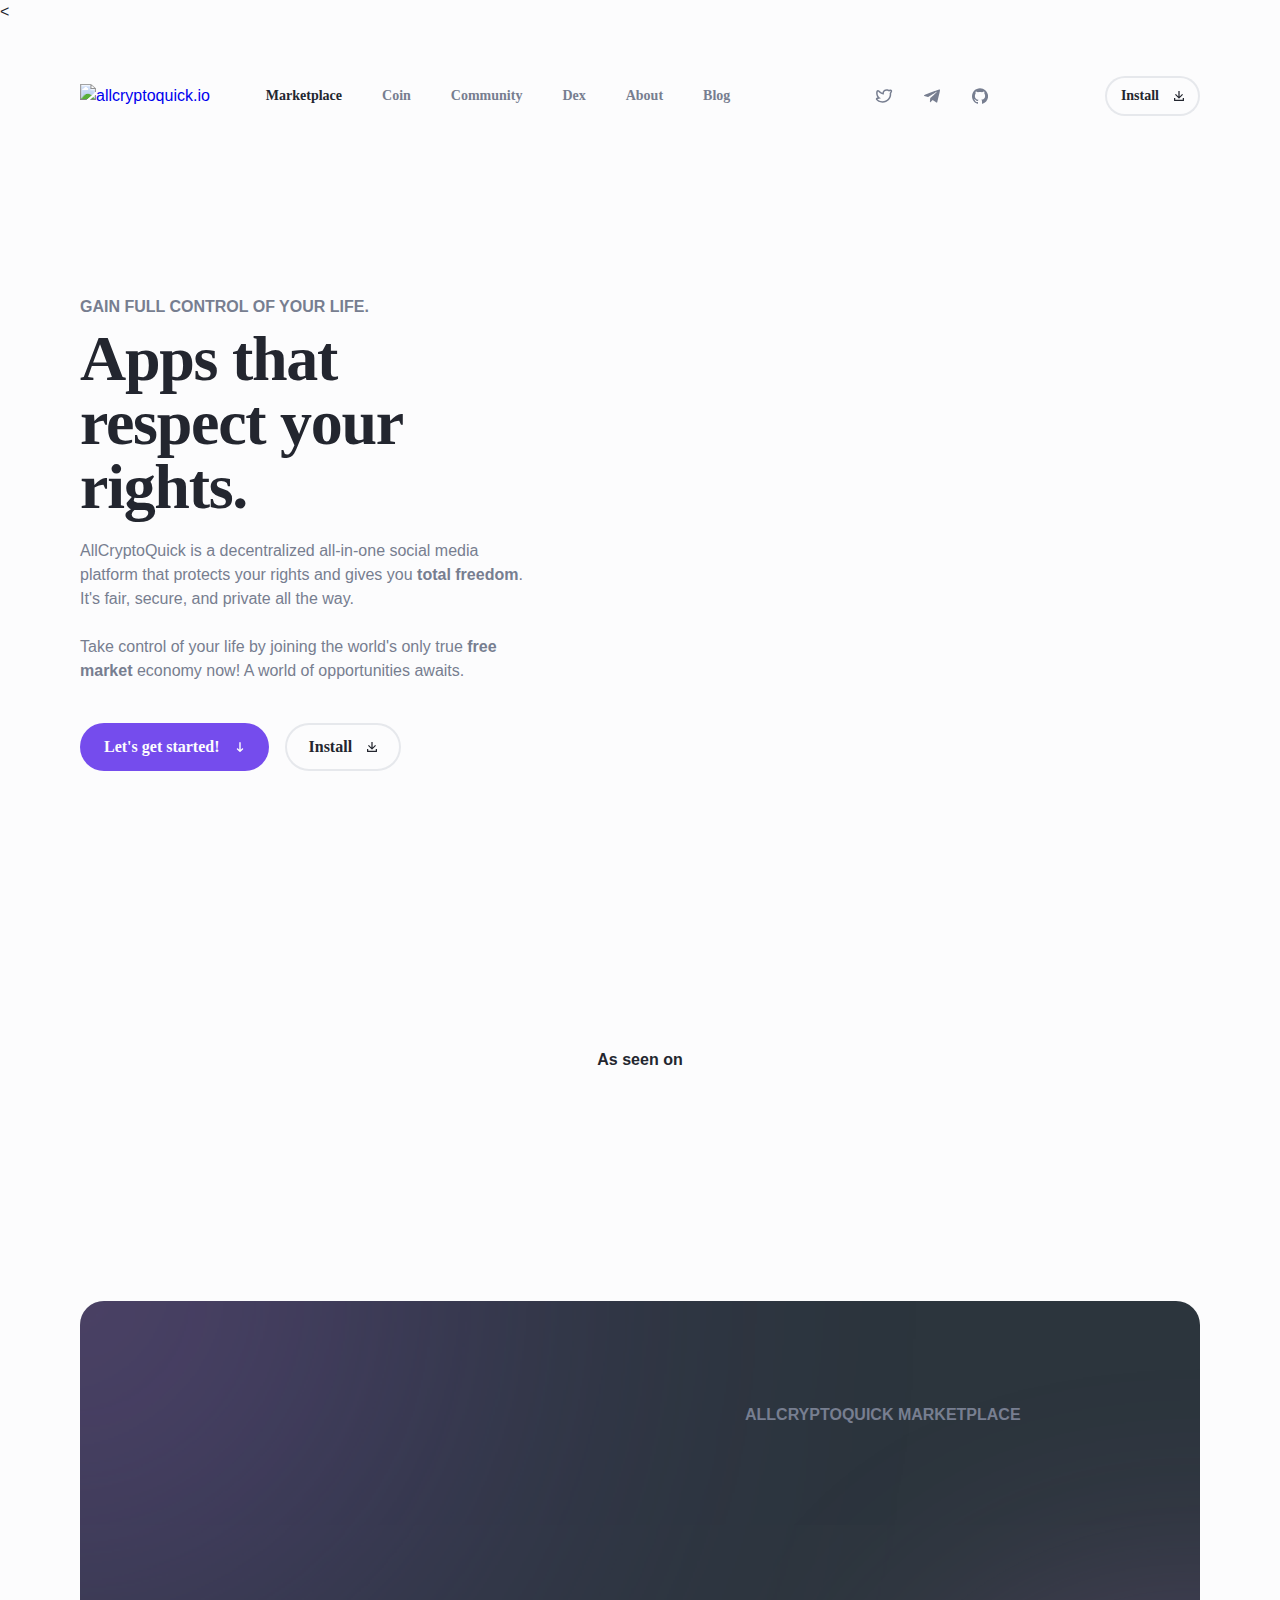
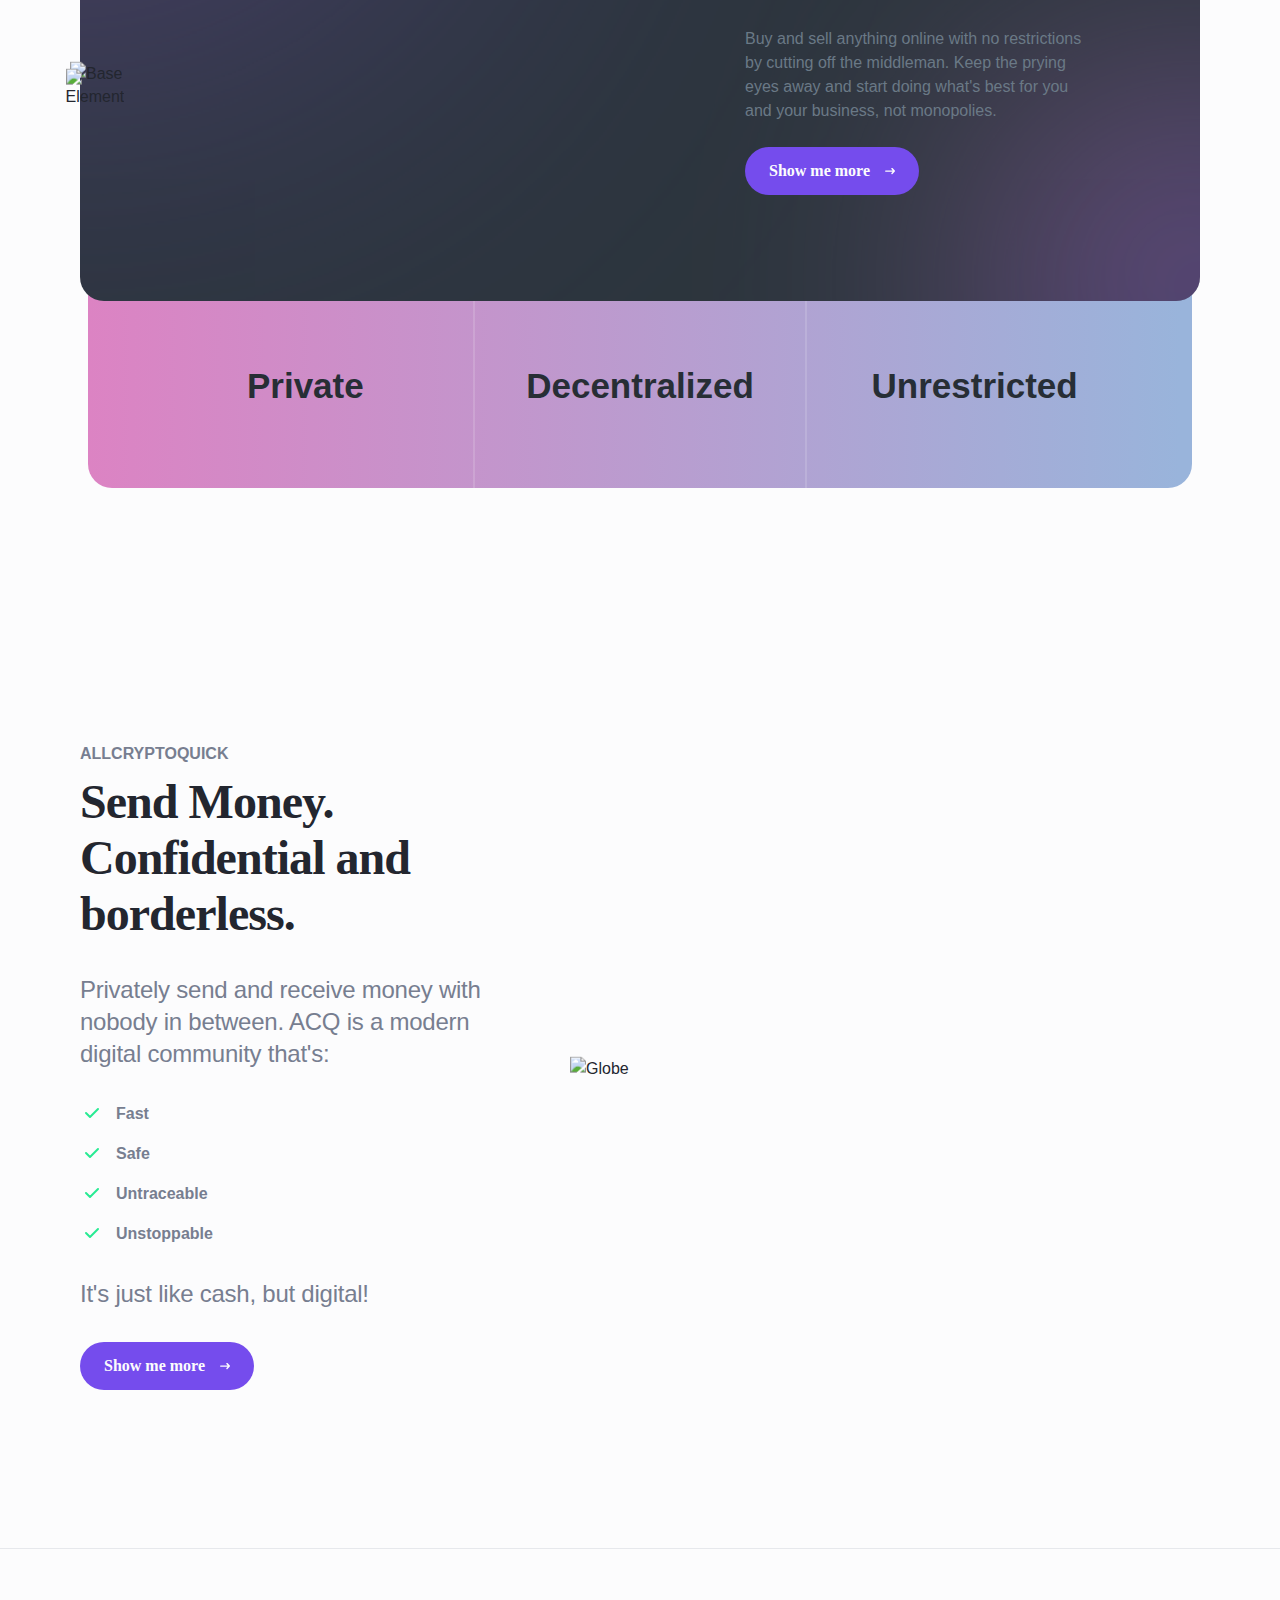
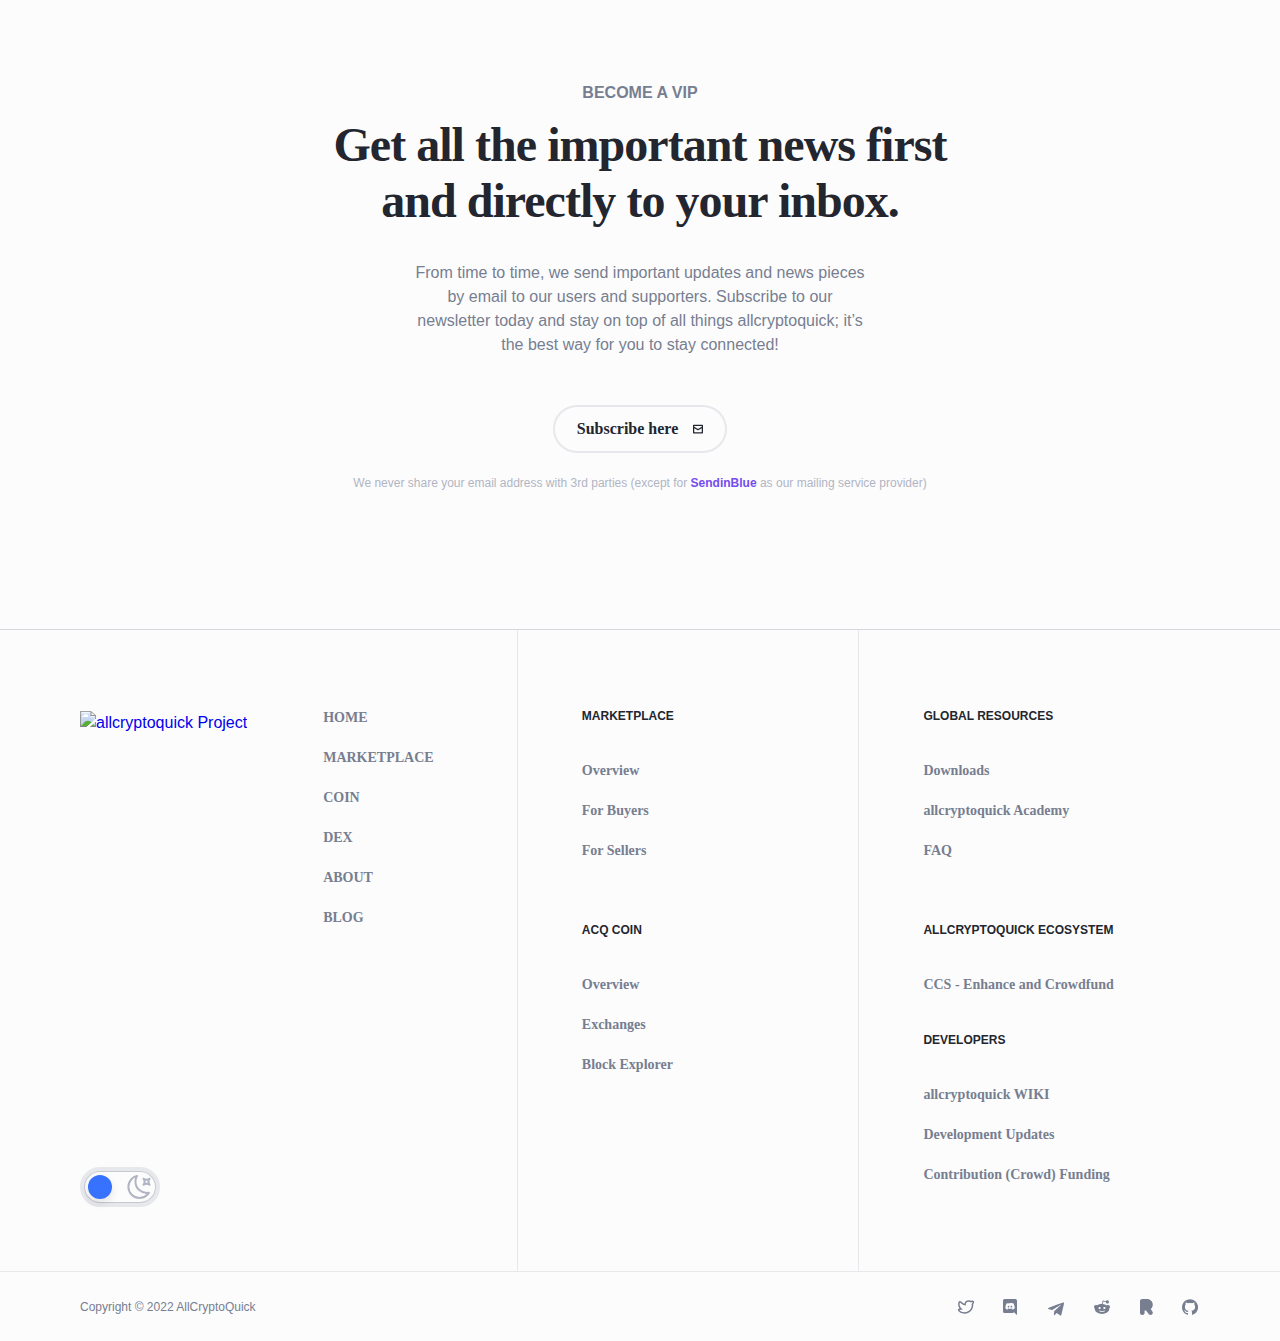
==== commit 8f4cb2d9: "index html update" ====
--- a/index.html
+++ b/index.html
@@ -52,9 +52,9 @@
     </script>
     <!-- outer-->
     <div class="outer">
-<!-- header-->
+<<!-- header-->
 <header class="header js-header">
-  <div class="header__center center"><a class="header__logo" href="https://allcryptoquick.io"><img class="some-icon" src="img/android-chrome-64x64.png" alt="allcryptoquick.io"><img class="some-icon-dark" src="img/android-chrome-64x64.svg" alt="allcryptoquick.io"></a>
+  <div class="header__center center"><a class="header__logo" href="https://allcryptoquick.io"><img class="some-icon" src="img/logo-dark.svg" alt="allcryptoquick.io"><img class="some-icon-dark" src="img/logo-light.svg" alt="allcryptoquick.io"></a>
     <div class="header__wrap js-header-wrap">
       <nav class="header__nav"><a class="header__link active" href="marketplace">Marketplace</a><a class="header__link" href="coin">Coin</a>
         <a class="header__link" href="https://allcryptoquick.com" target="_blank">Community</a>
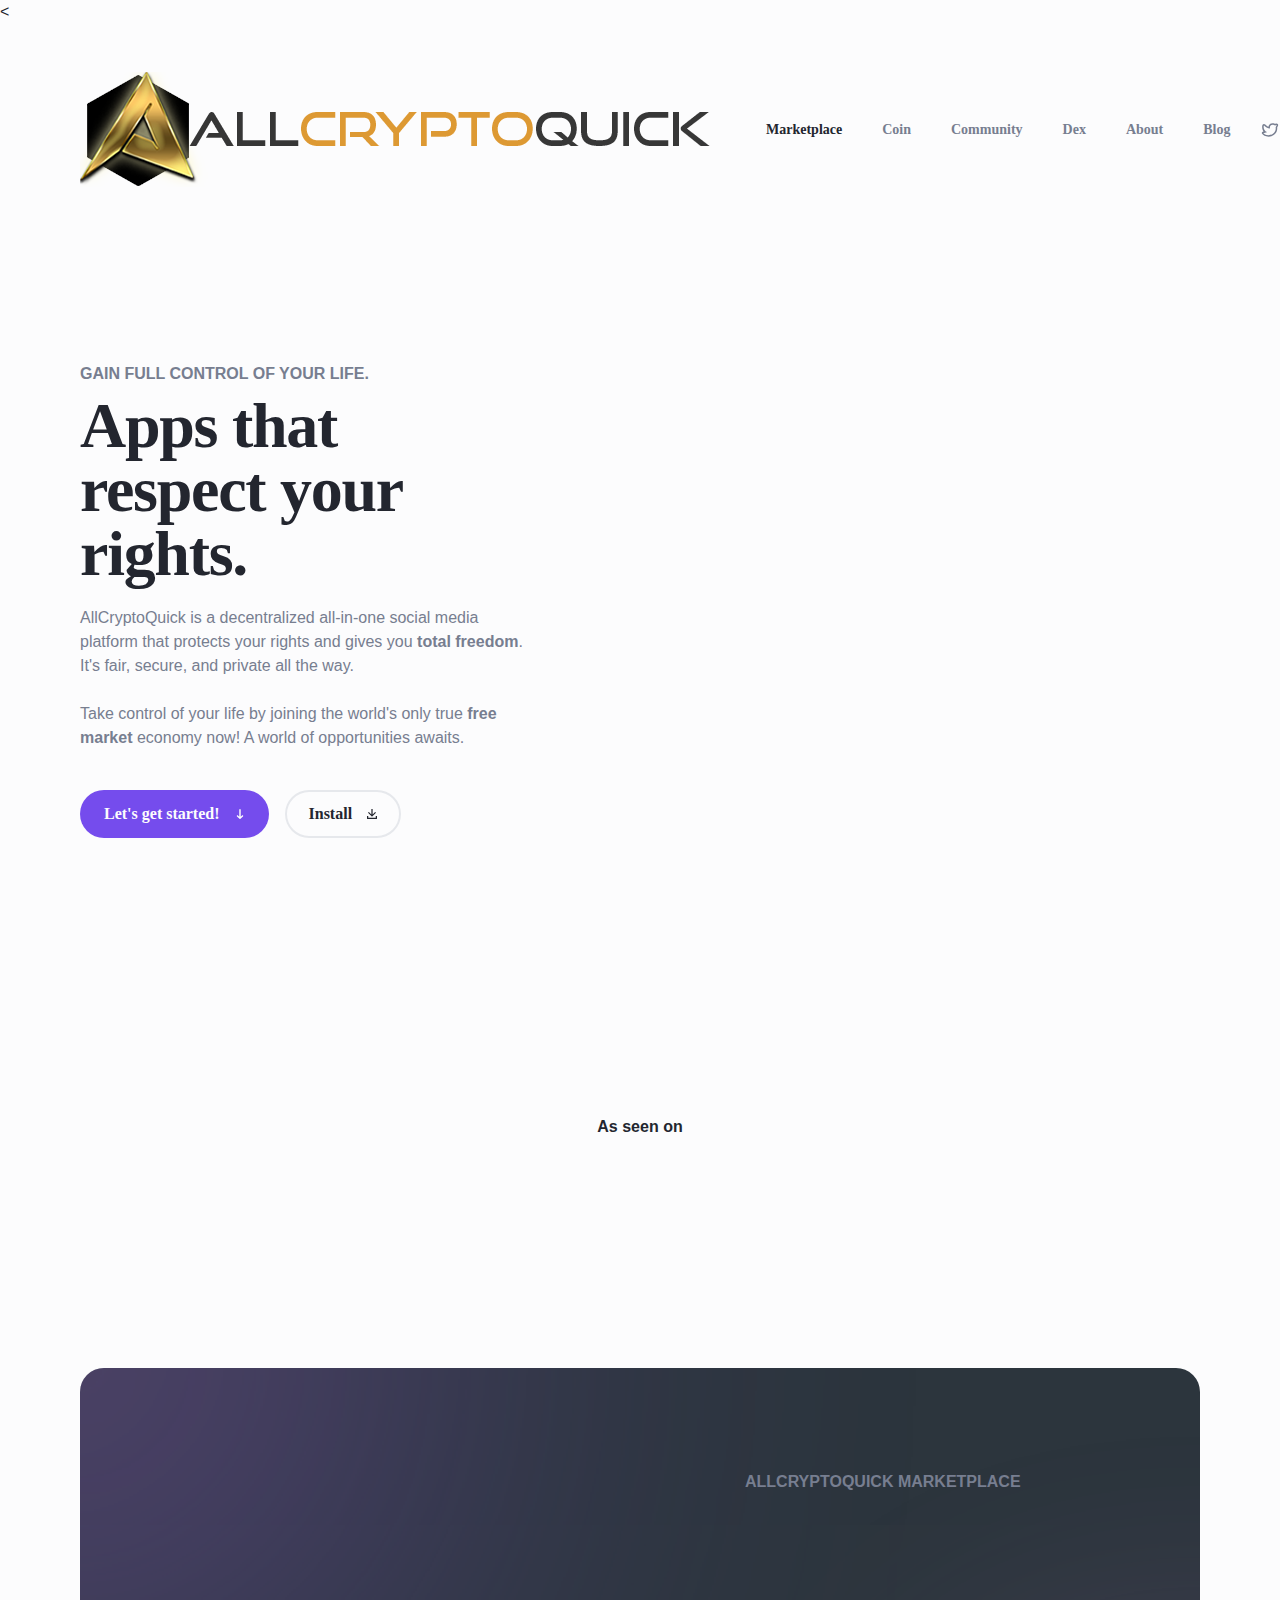
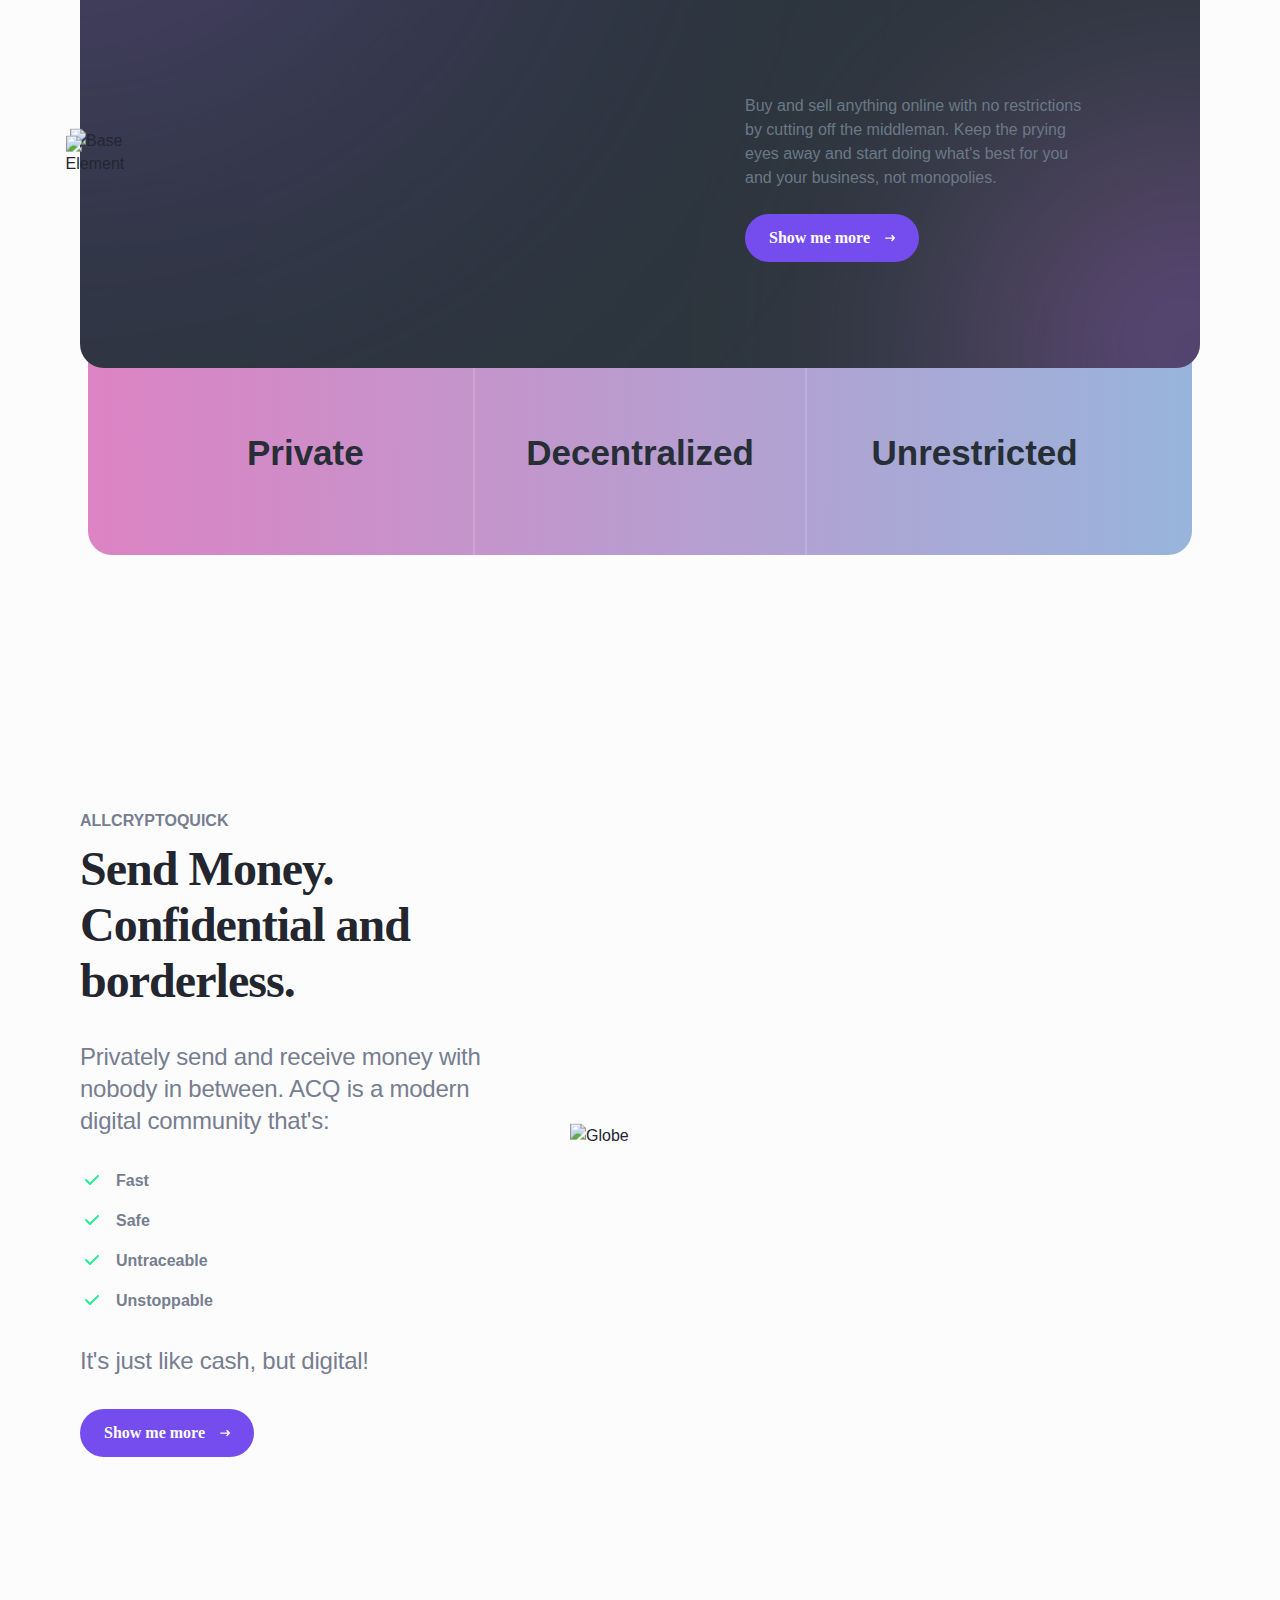
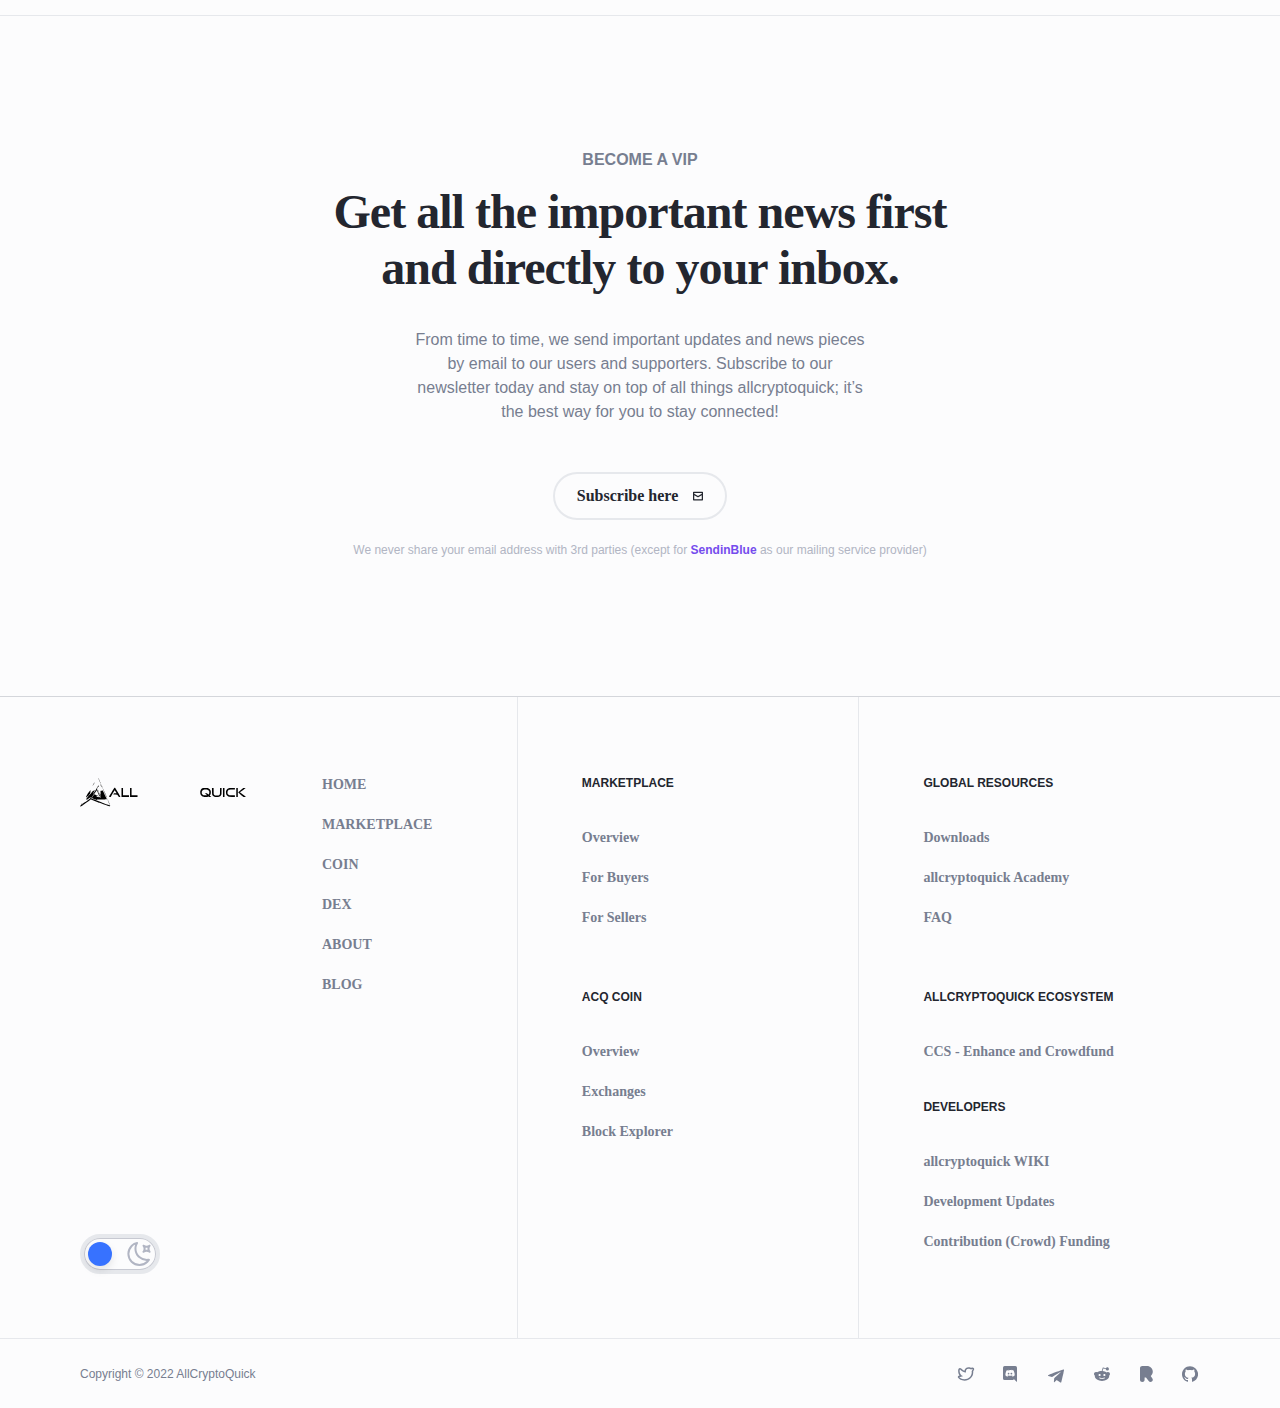
==== commit 34ad18e6: "change png" ====
--- a/index.html
+++ b/index.html
@@ -54,7 +54,7 @@
     <div class="outer">
 <<!-- header-->
 <header class="header js-header">
-  <div class="header__center center"><a class="header__logo" href="https://allcryptoquick.io"><img class="some-icon" src="img/logo-dark.svg" alt="allcryptoquick.io"><img class="some-icon-dark" src="img/logo-light.svg" alt="allcryptoquick.io"></a>
+  <div class="header__center center"><a class="header__logo" href="https://allcryptoquick.io"><img class="some-icon" src="img/logo-dark.png" alt="allcryptoquick.io"><img class="some-icon-dark" src="img/logo-light.png" alt="allcryptoquick.io"></a>
     <div class="header__wrap js-header-wrap">
       <nav class="header__nav"><a class="header__link active" href="marketplace">Marketplace</a><a class="header__link" href="coin">Coin</a>
         <a class="header__link" href="https://allcryptoquick.com" target="_blank">Community</a>
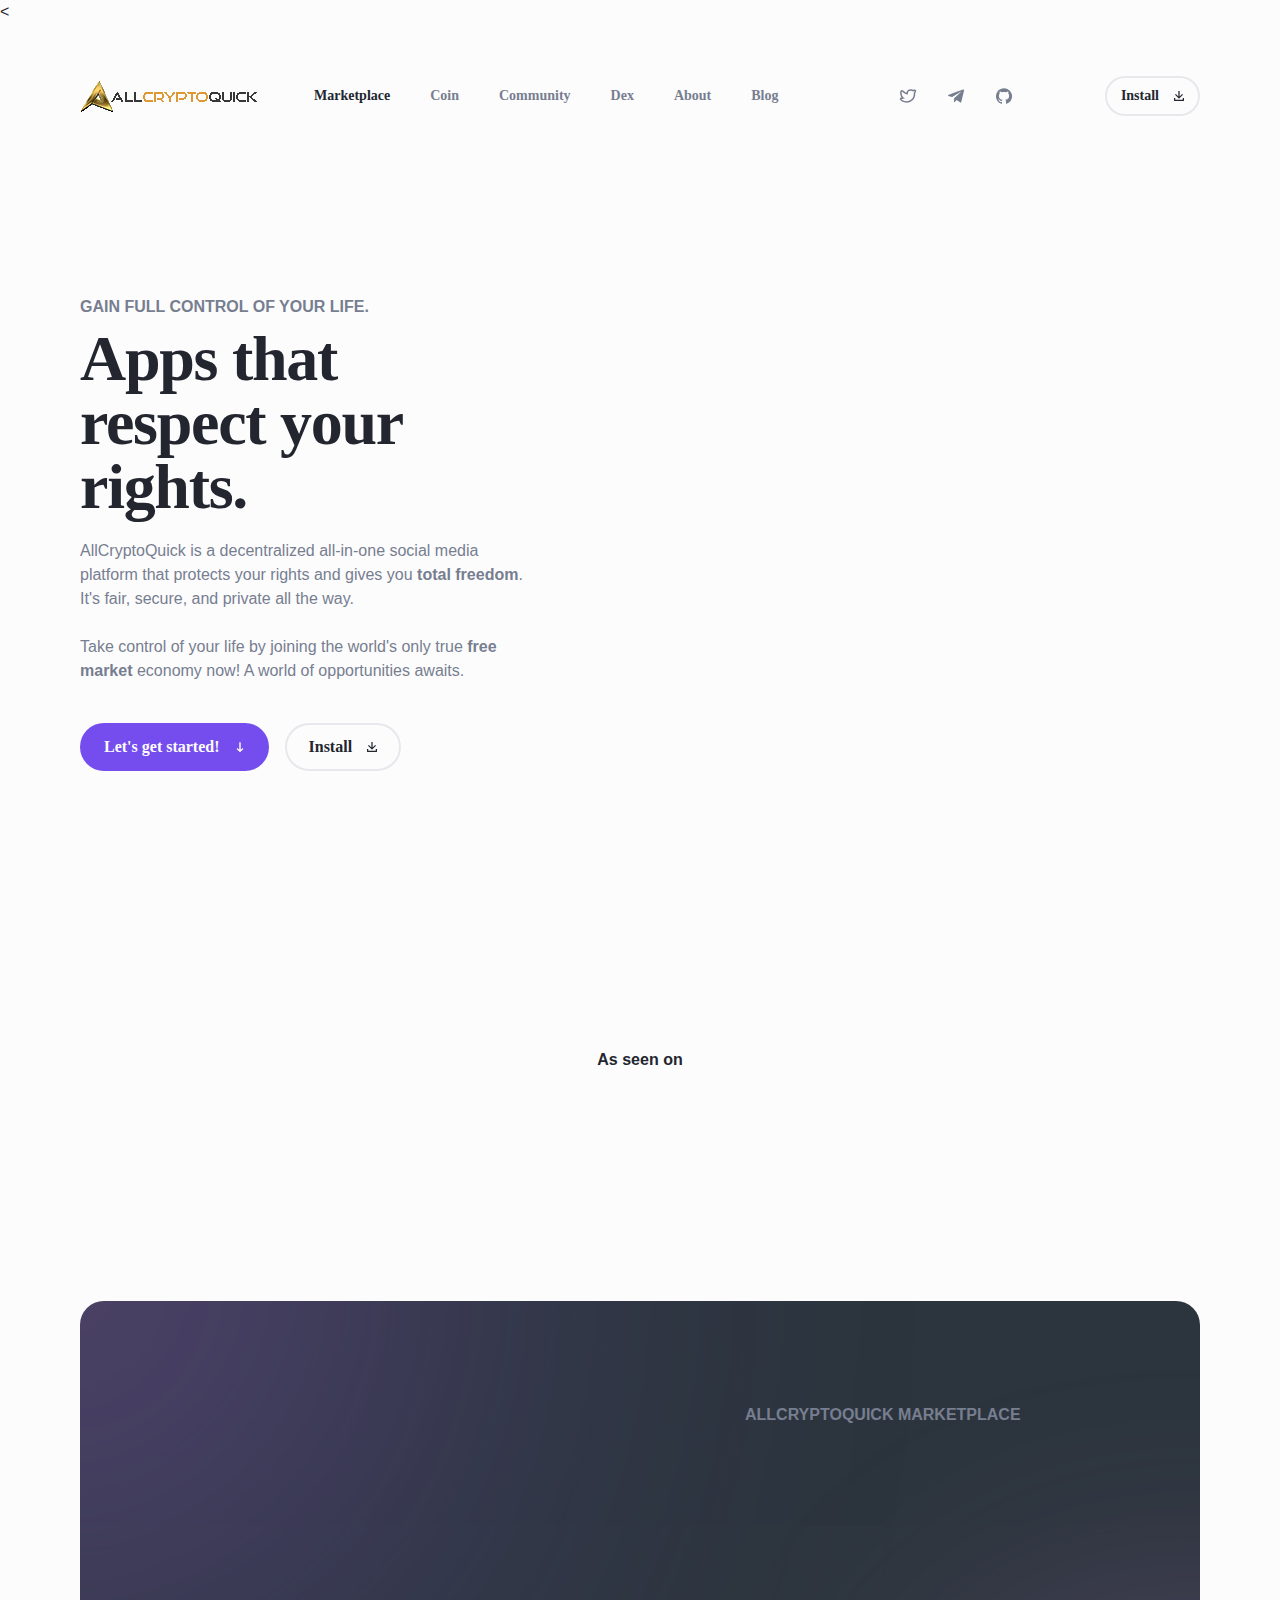
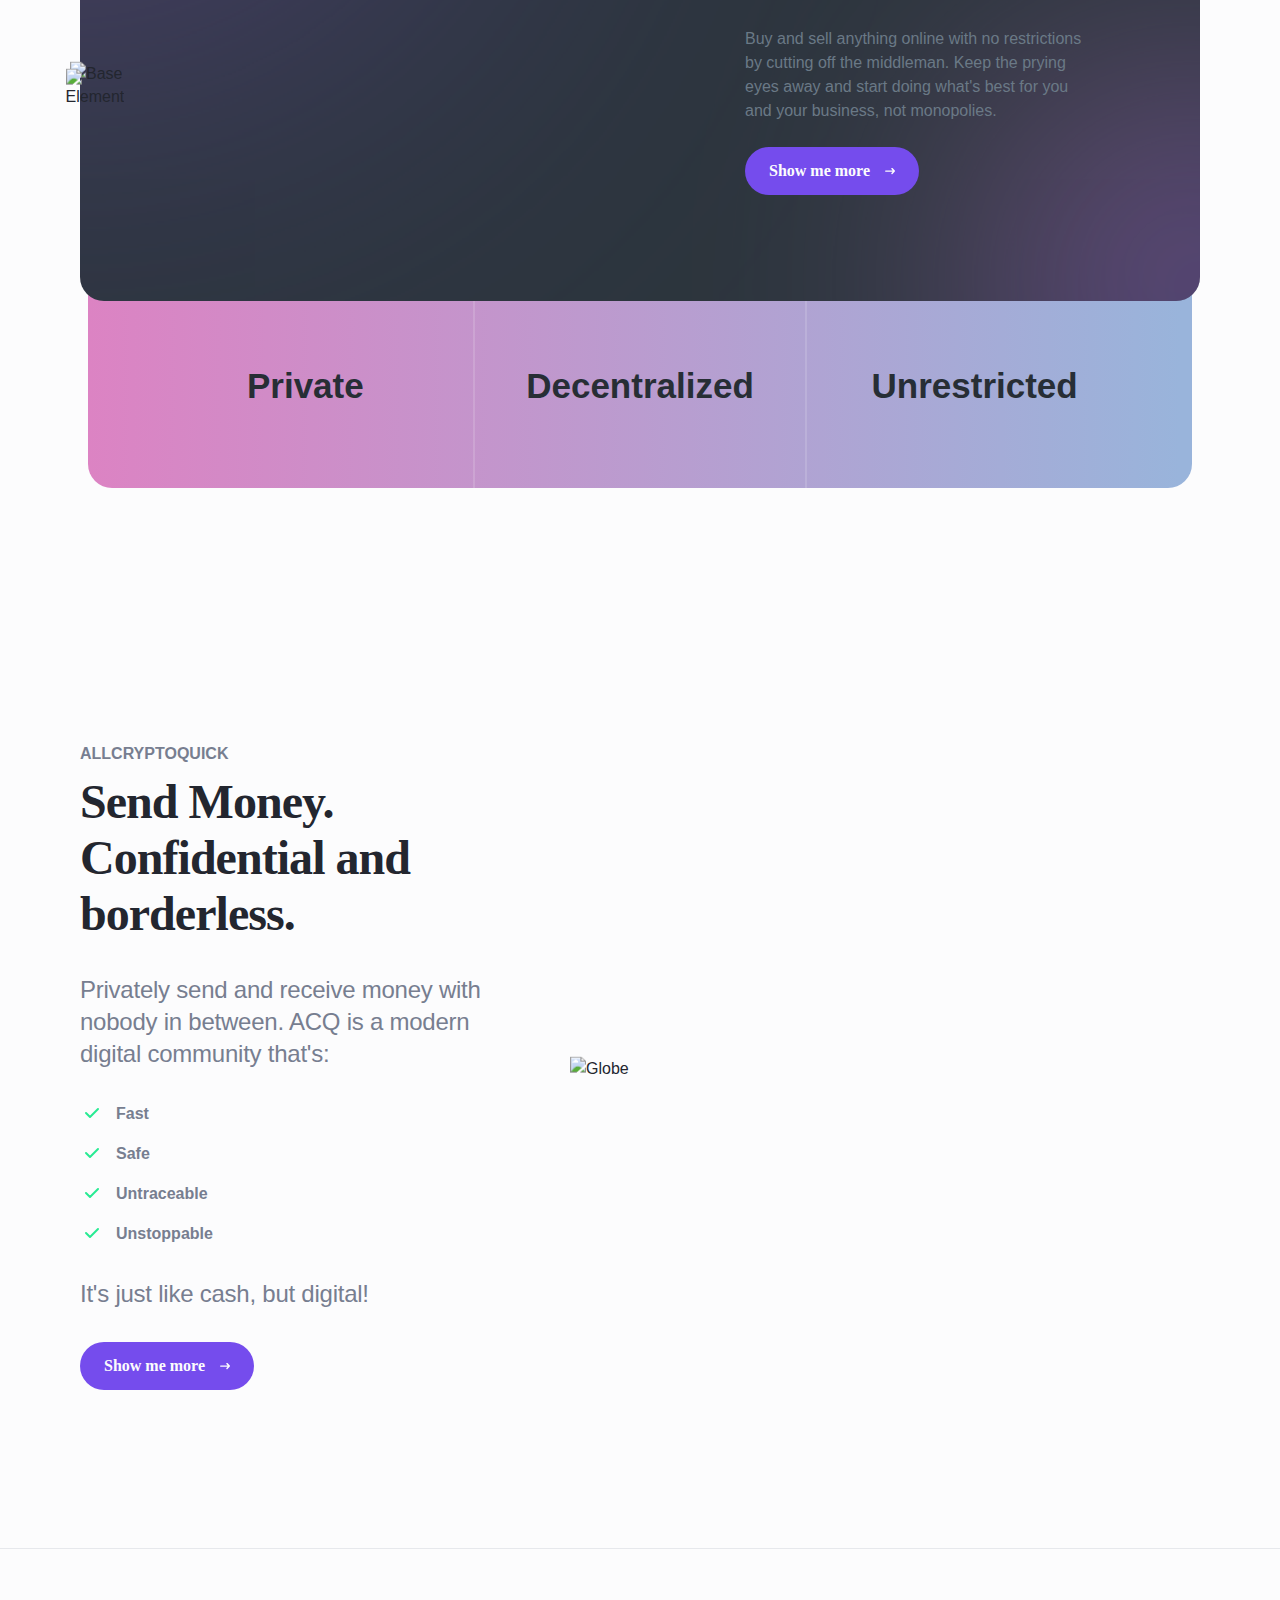
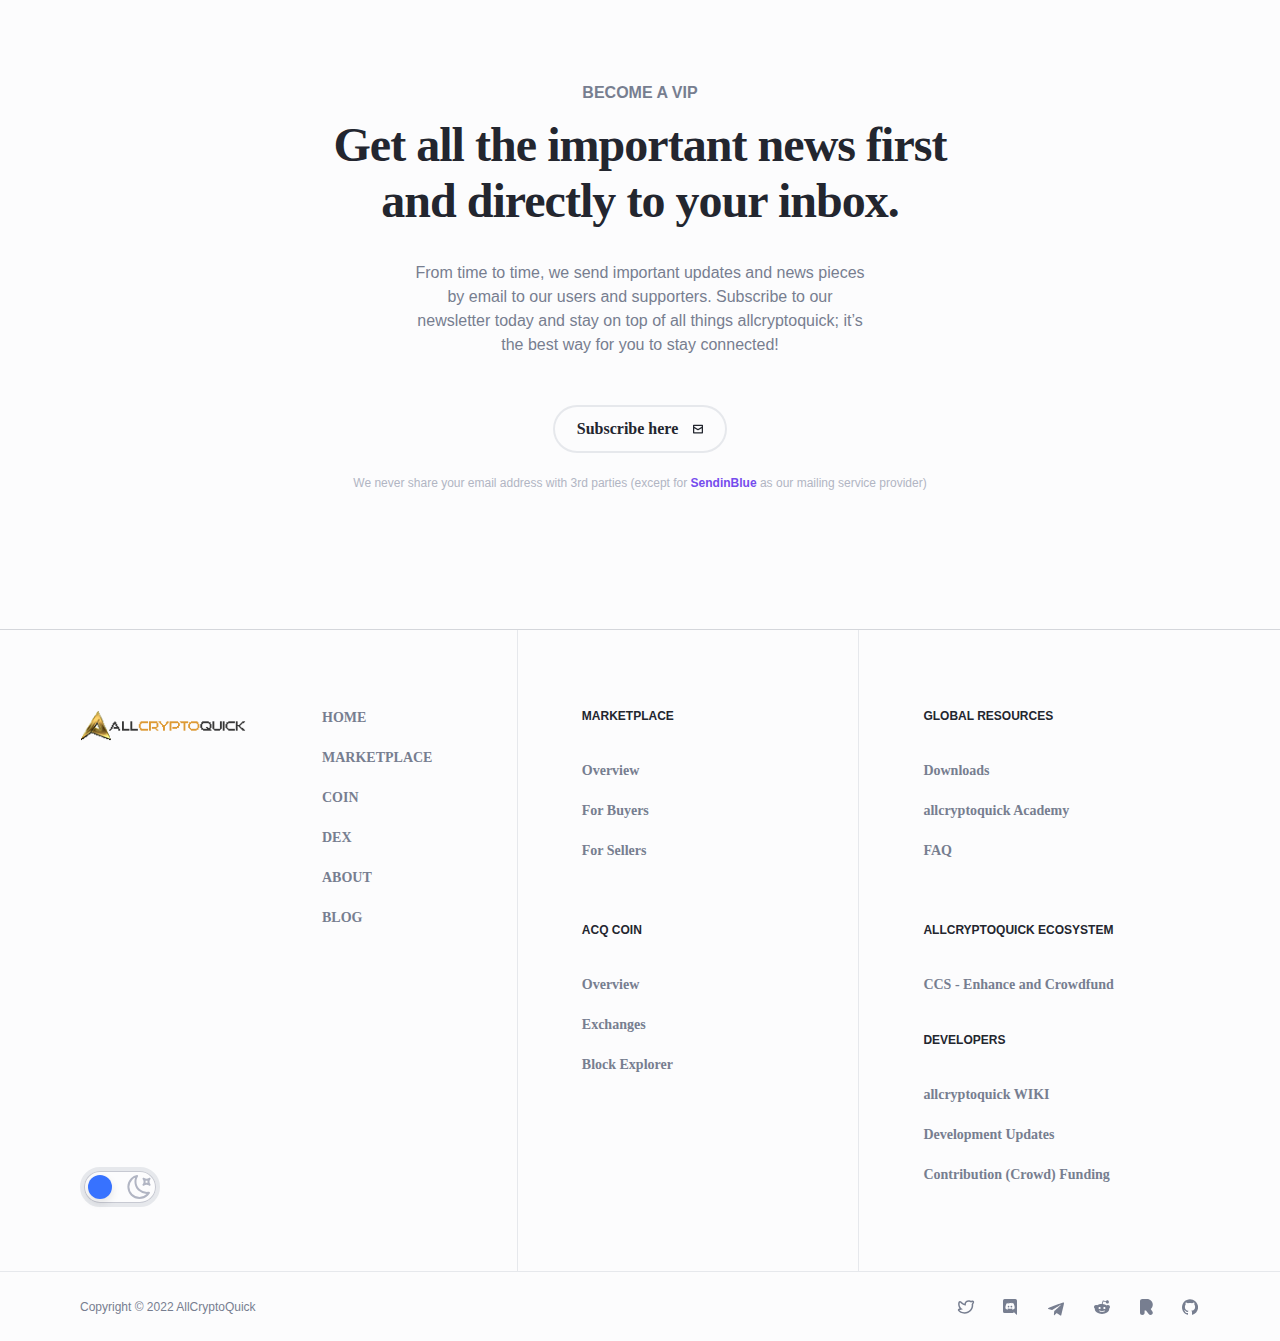
==== commit 0b83171a: "svg to png" ====
--- a/index.html
+++ b/index.html
@@ -207,7 +207,7 @@
         <div class="footer__body">
           <div class="footer__center center">
             <div class="footer__col">
-              <div class="footer__box"><a class="footer__logo" href="https://allcryptoquick.io"><img class="some-icon" src="img/logo-dark.svg" alt="allcryptoquick Project"><img class="some-icon-dark" src="img/logo-light.svg" alt="allcryptoquick Project"></a>
+              <div class="footer__box"><a class="footer__logo" href="https://allcryptoquick.io"><img class="some-icon" src="img/logo-dark.png" alt="allcryptoquick Project"><img class="some-icon-dark" src="img/logo-light.png" alt="allcryptoquick Project"></a>
                 <label class="theme js-theme">
                   <input class="theme__input" type="checkbox"/><span class="theme__inner"><span class="theme__box"></span><span class="theme__icon">
                       <svg class="icon icon-moon">
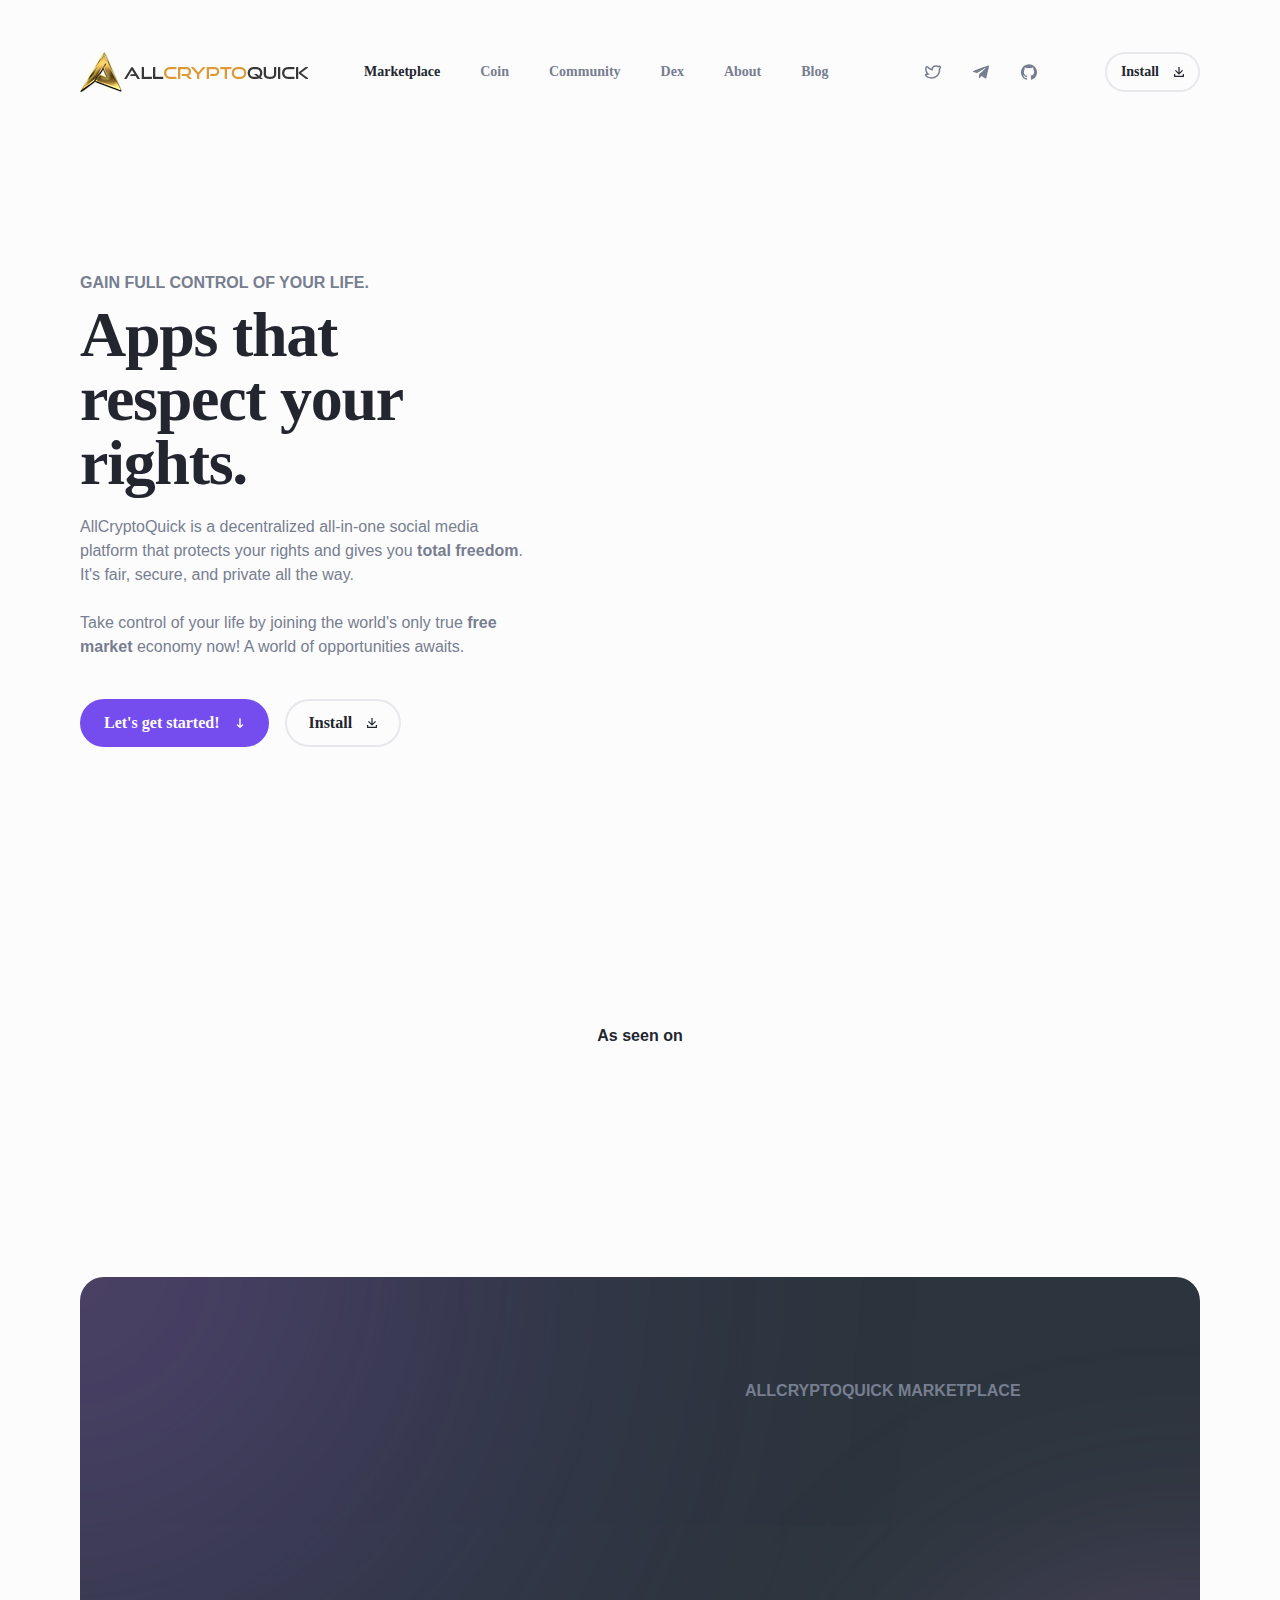
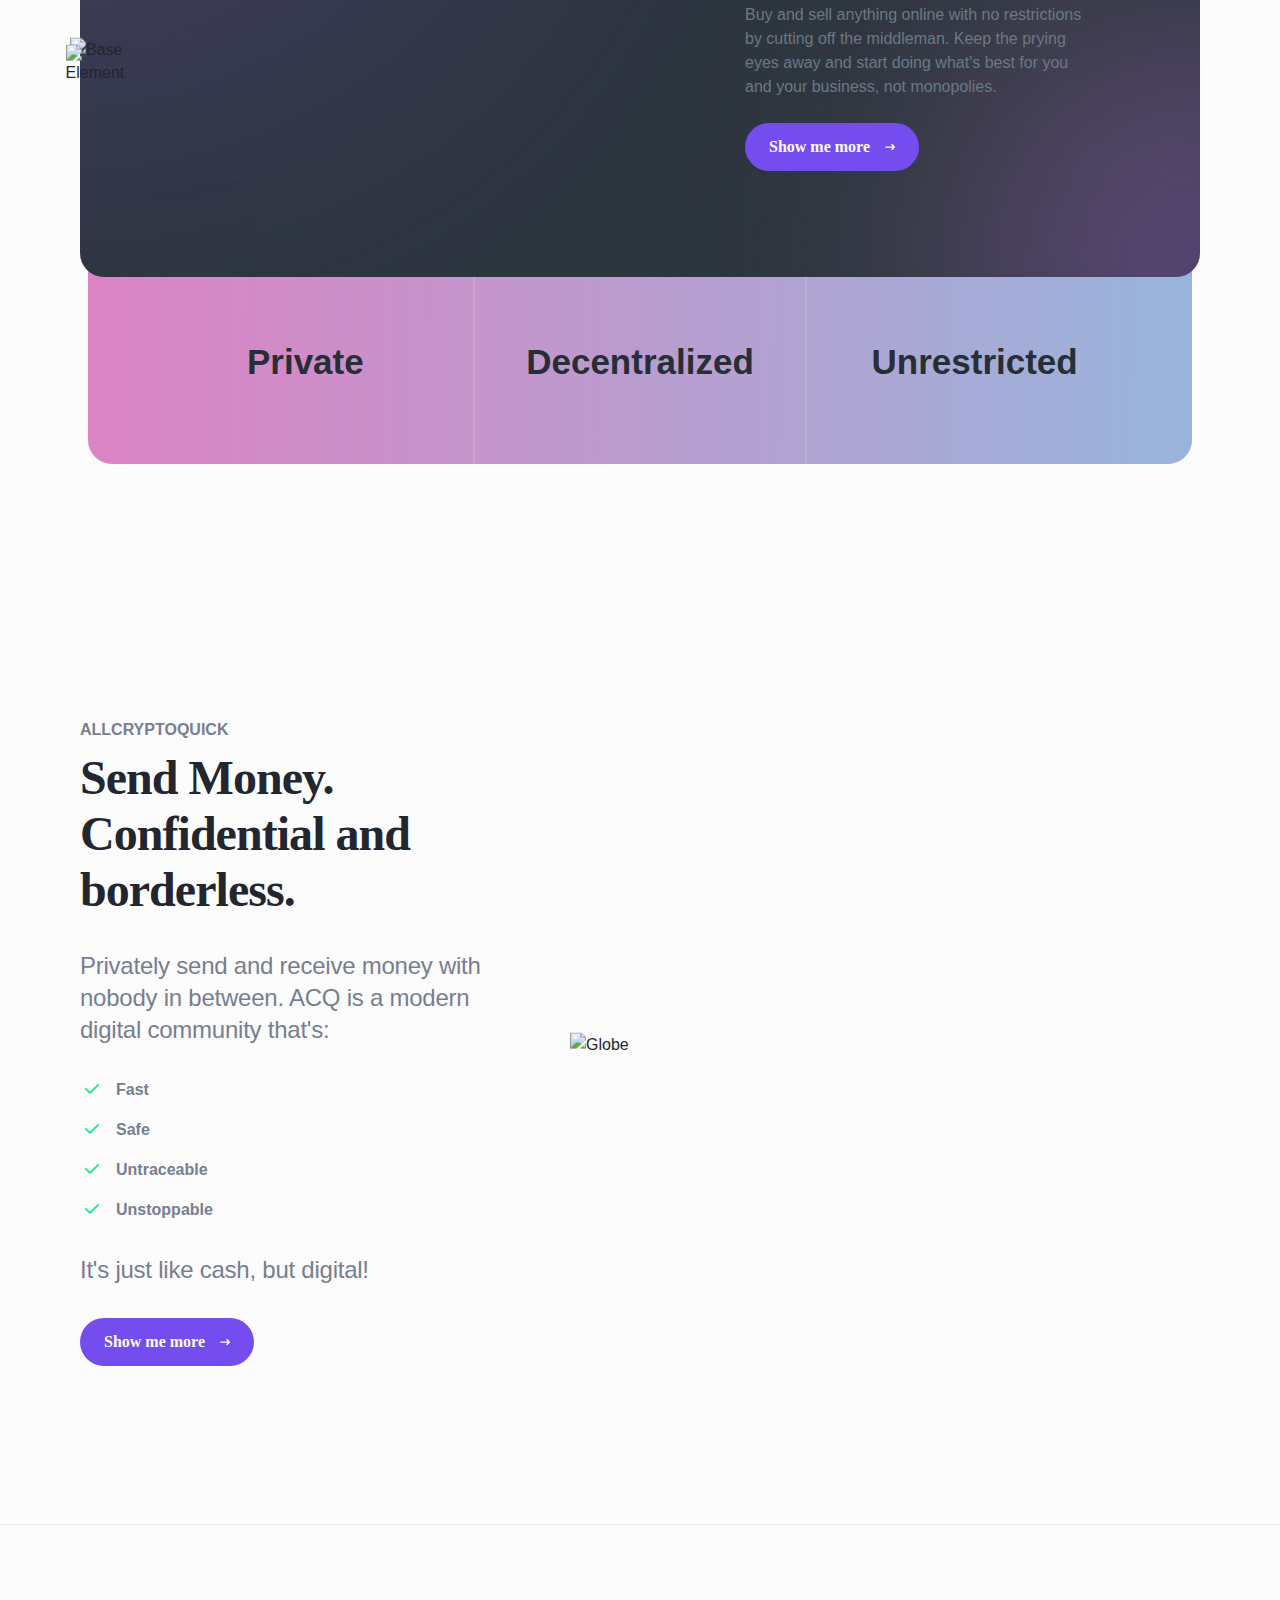
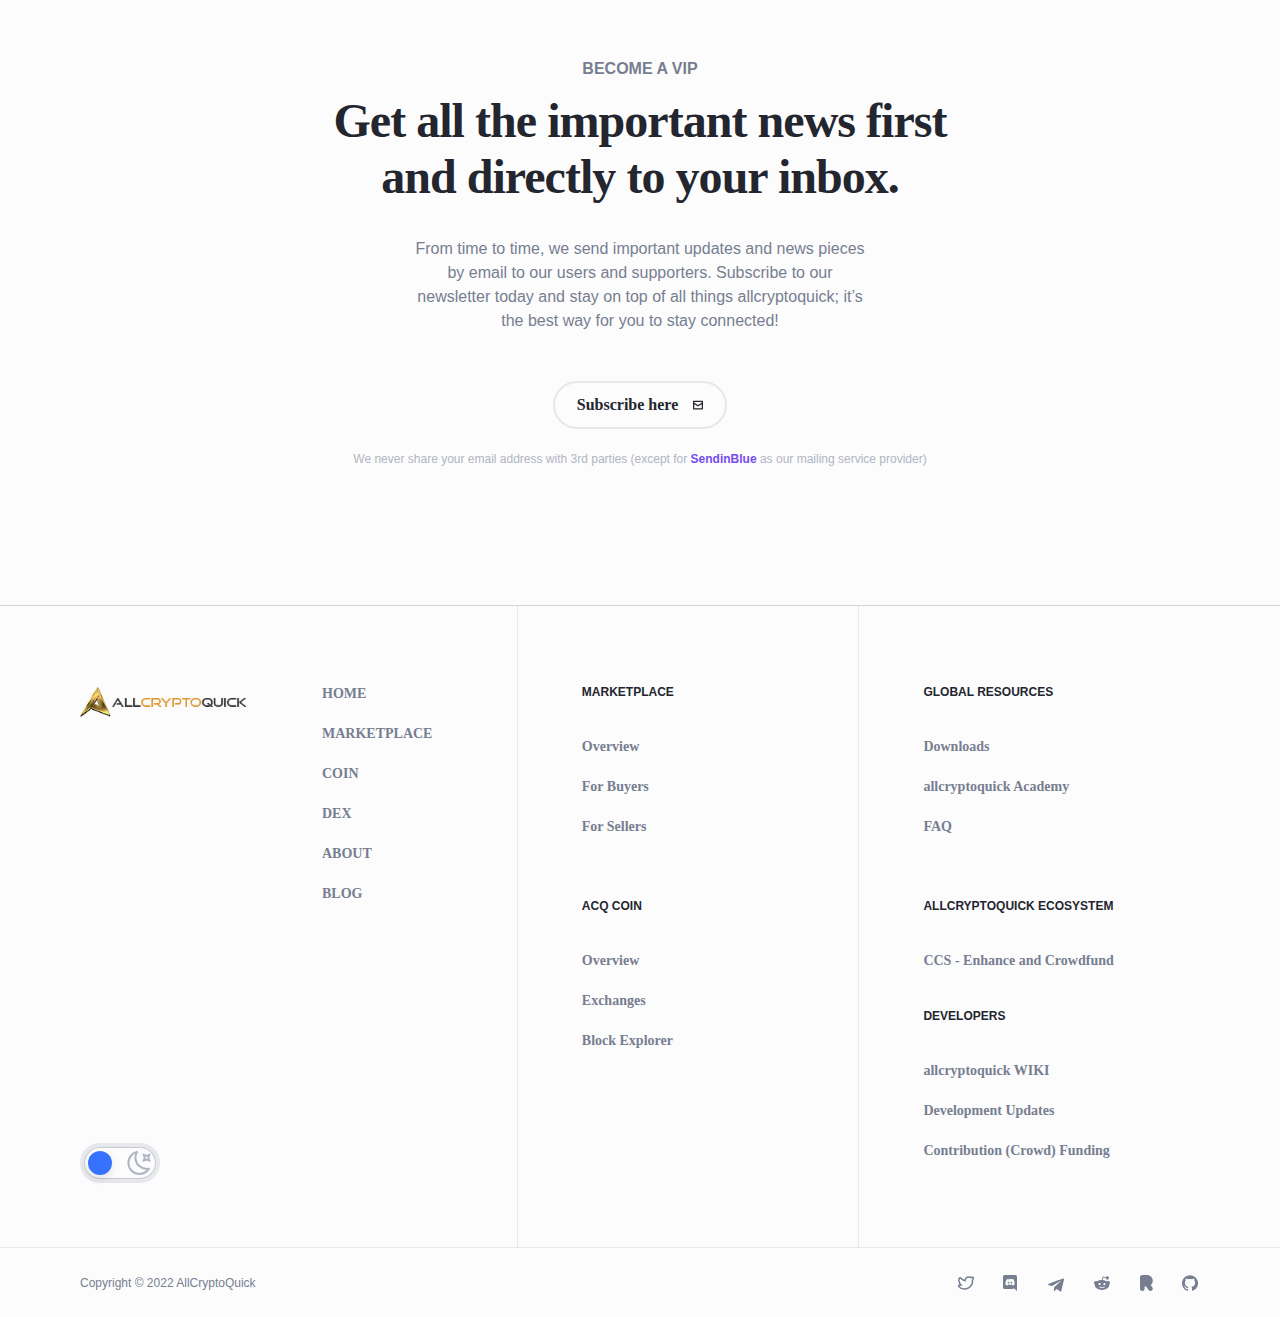
==== commit 19860cf2: "Quick Fix" ====
--- a/index.html
+++ b/index.html
@@ -52,7 +52,7 @@
     </script>
     <!-- outer-->
     <div class="outer">
-<<!-- header-->
+<!-- header-->
 <header class="header js-header">
   <div class="header__center center"><a class="header__logo" href="https://allcryptoquick.io"><img class="some-icon" src="img/logo-dark.png" alt="allcryptoquick.io"><img class="some-icon-dark" src="img/logo-light.png" alt="allcryptoquick.io"></a>
     <div class="header__wrap js-header-wrap">
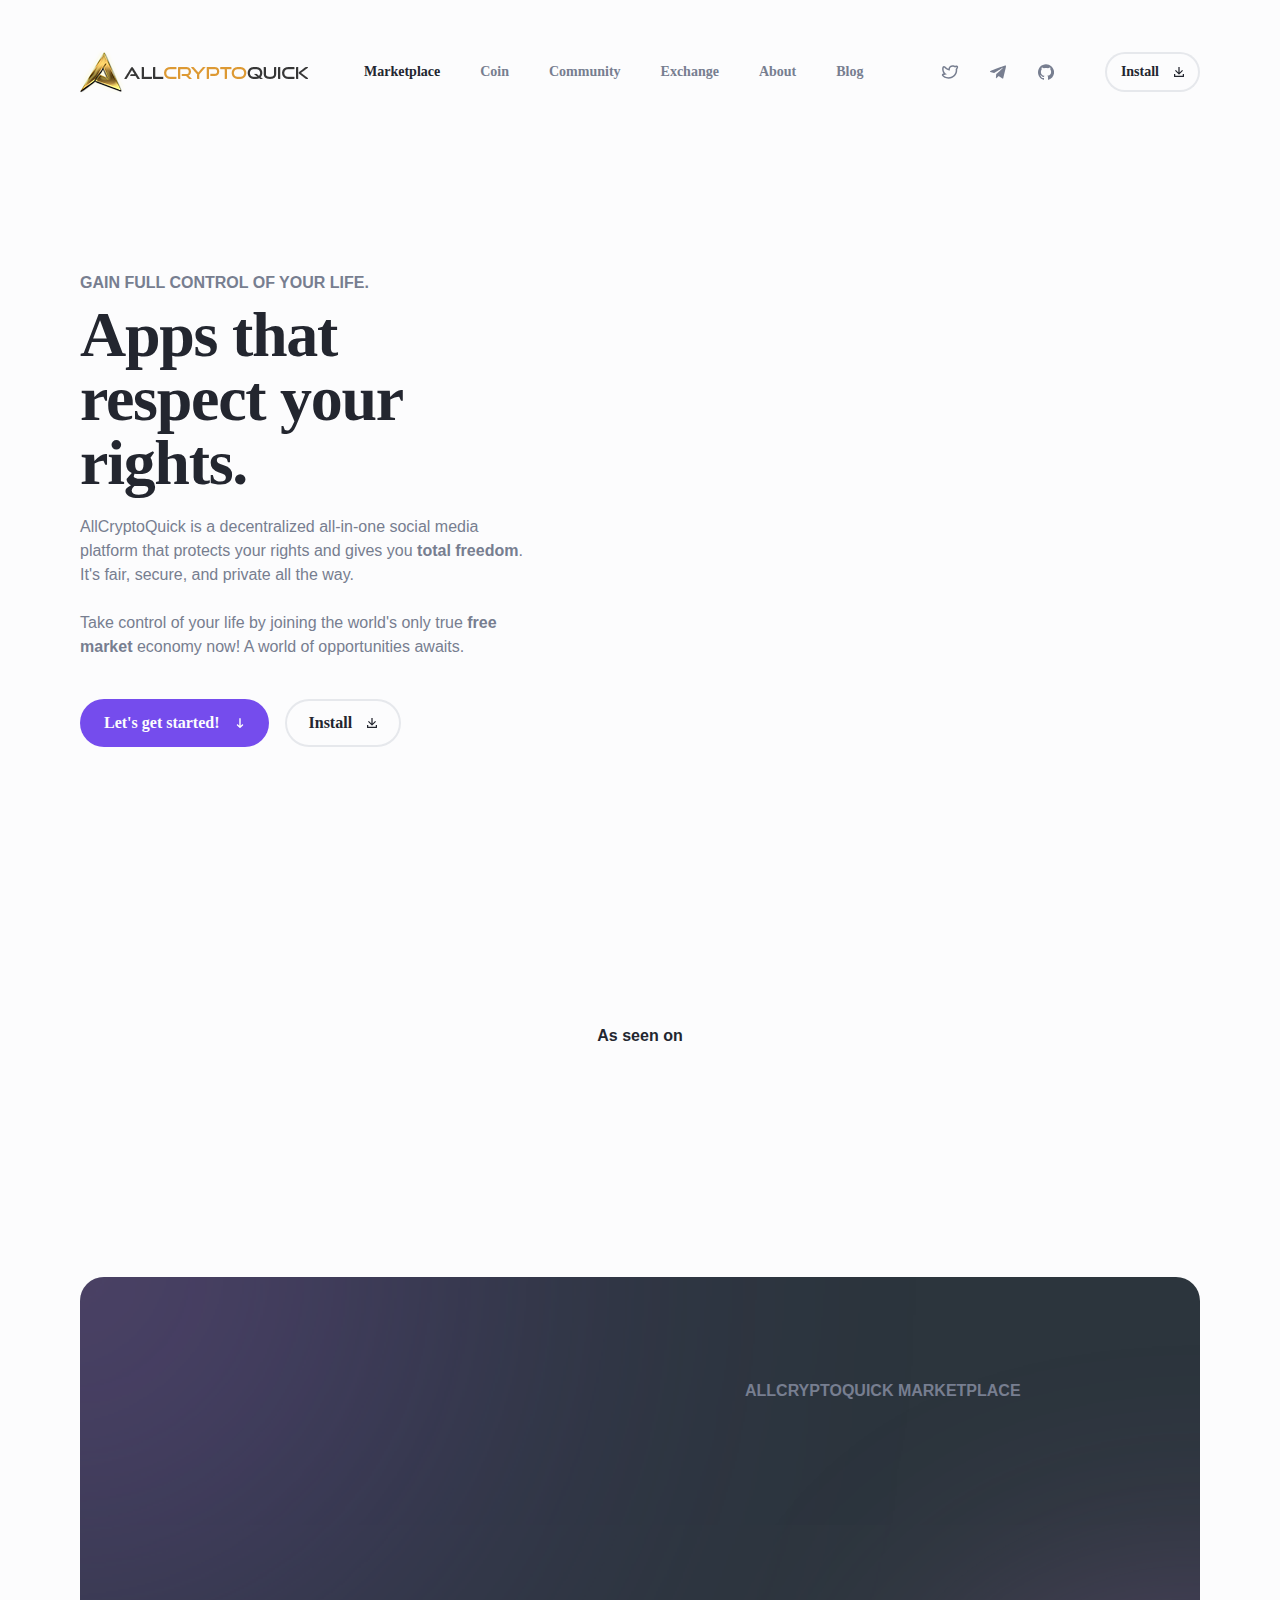
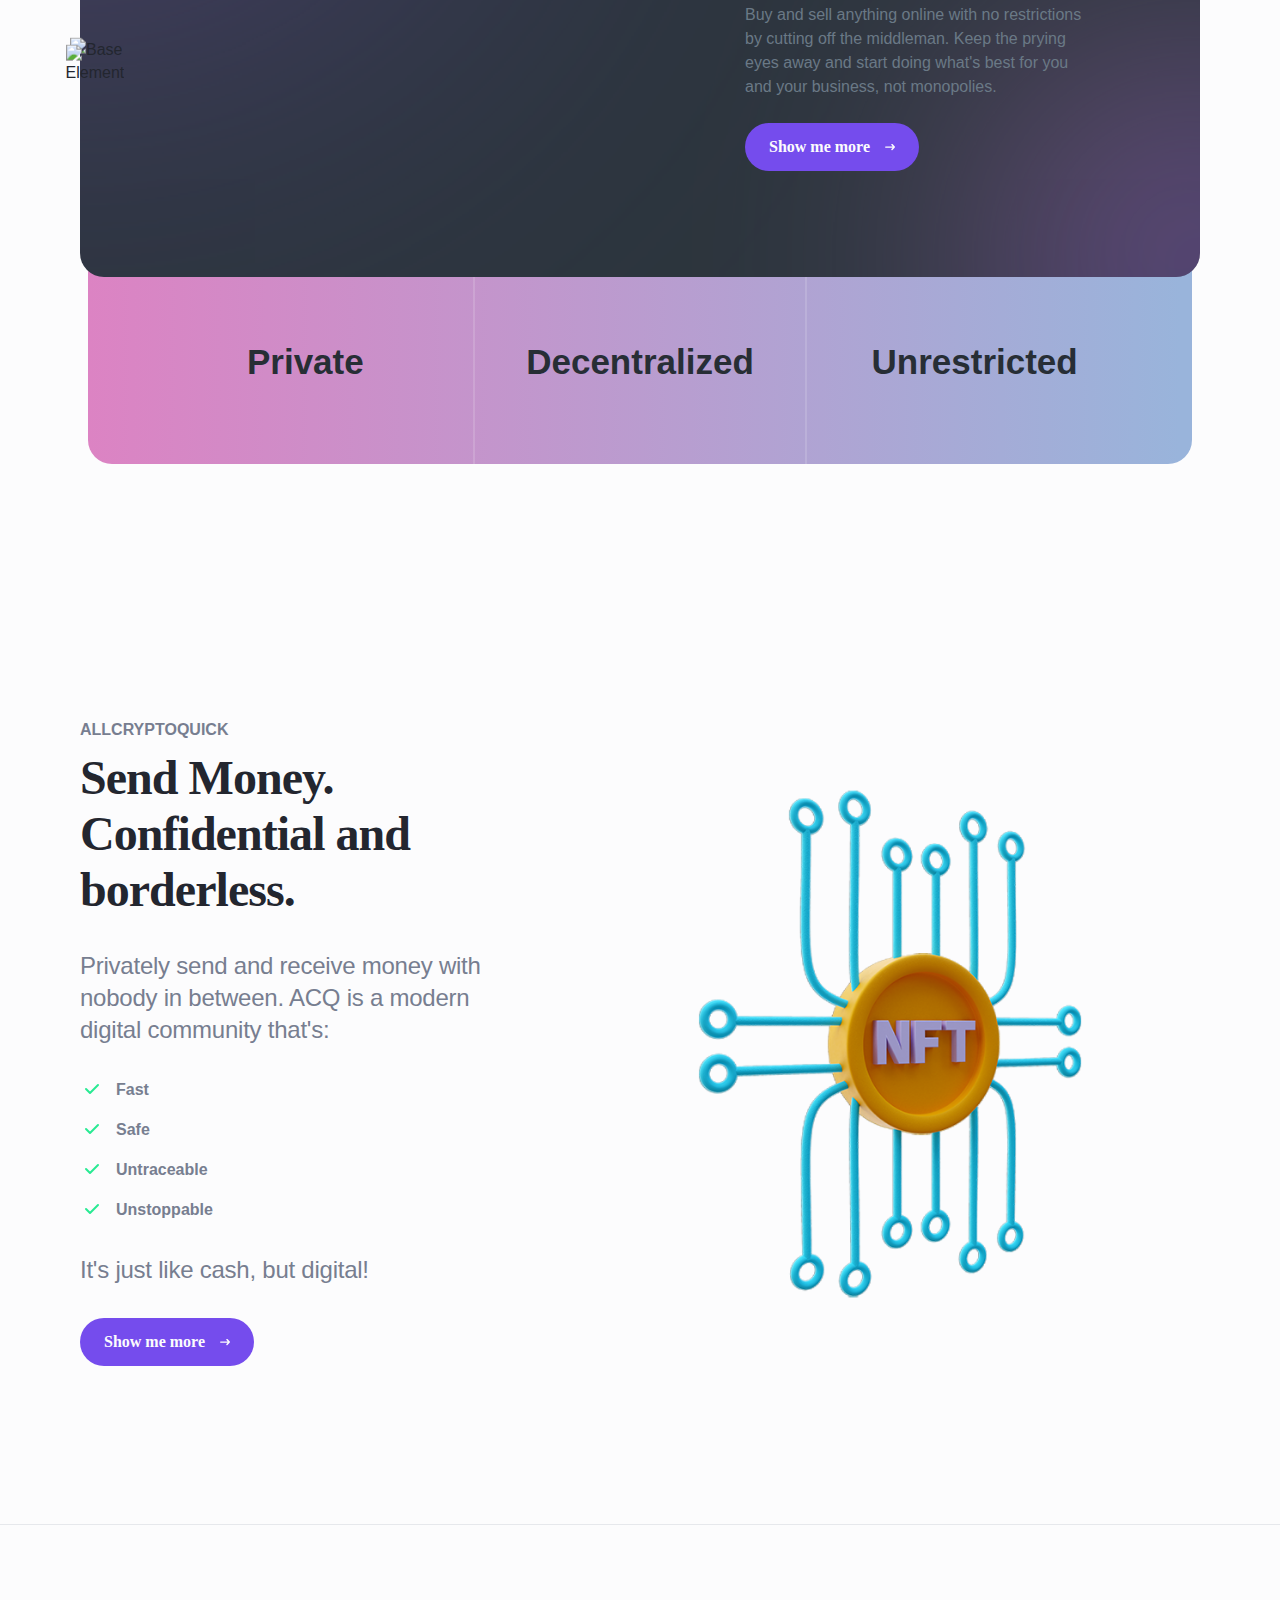
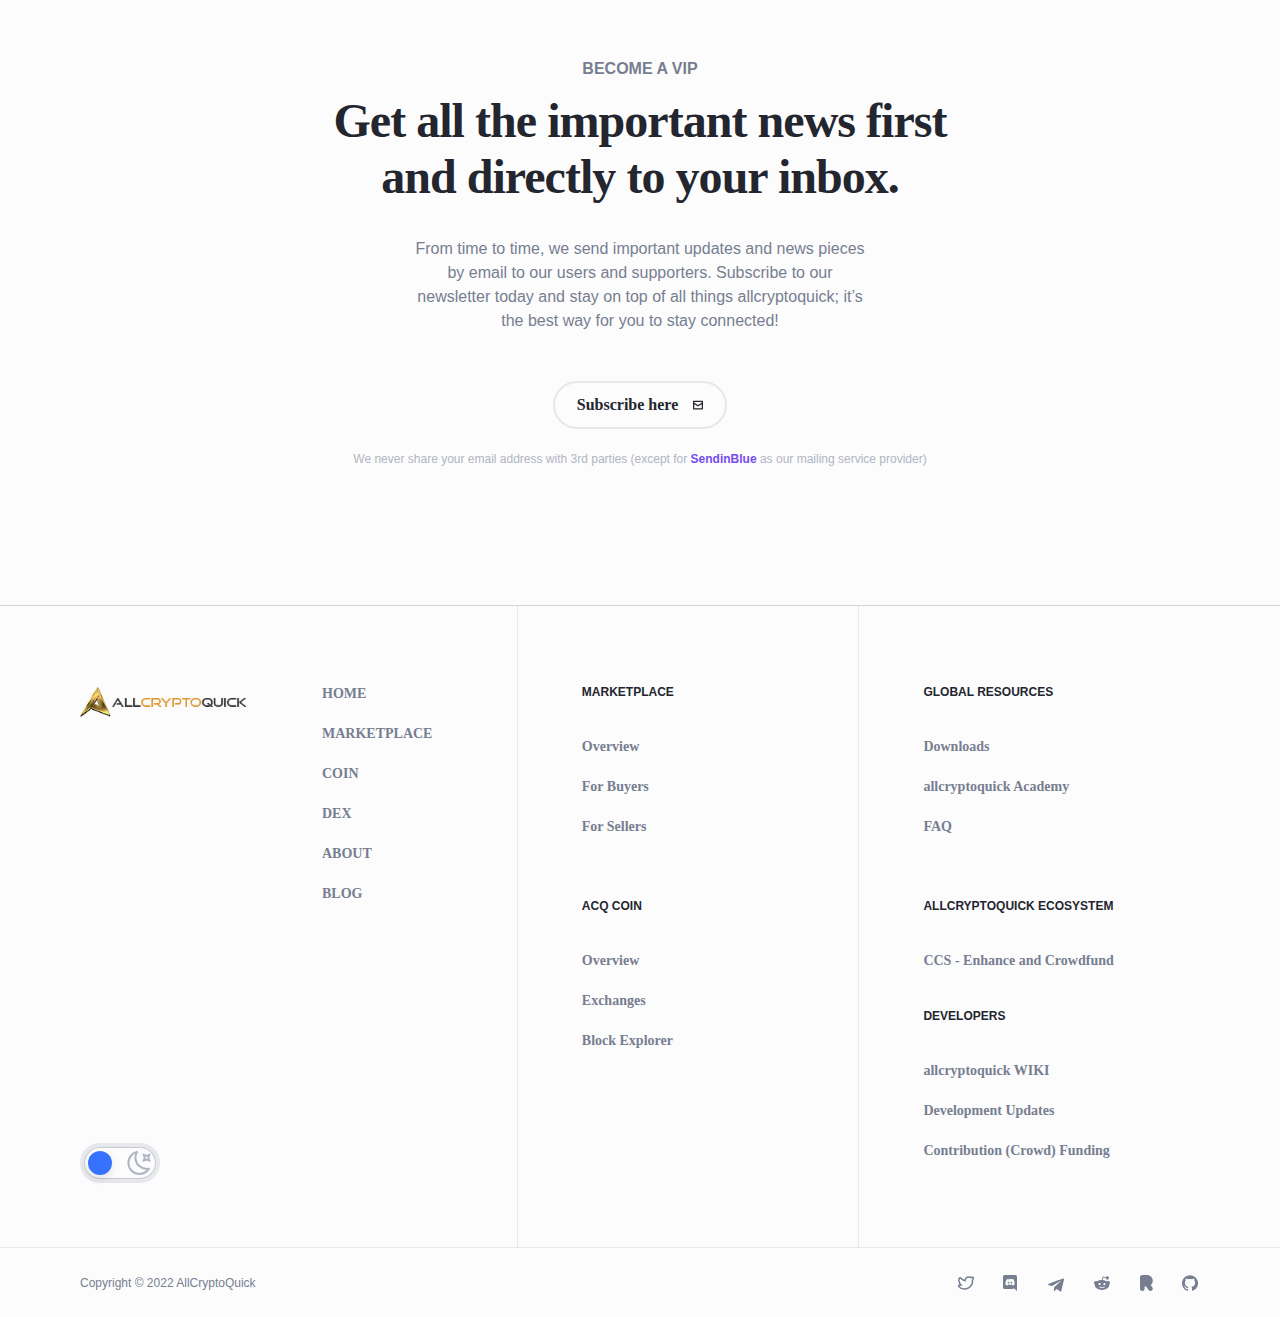
==== commit a2b1be98: "Update Exchange" ====
--- a/index.html
+++ b/index.html
@@ -58,7 +58,7 @@
     <div class="header__wrap js-header-wrap">
       <nav class="header__nav"><a class="header__link active" href="marketplace">Marketplace</a><a class="header__link" href="coin">Coin</a>
         <a class="header__link" href="https://allcryptoquick.com" target="_blank">Community</a>
-        <a class="header__link" href="dex">Dex</a>
+        <a class="header__link" href="https://app.acqswap.com">Exchange</a>
         <a class="header__link" href="about">About</a>
         <a class="header__link" href="https://allcryptoquick.news" target="_blank">Blog</a></nav>
       <div class="header__group">
--- a/css/app.min.css
+++ b/css/app.min.css
@@ -1991,7 +1991,7 @@
         background: #23262F; }
     .select .option.selected {
       font-weight: 500;
-      color: #3772FF; }
+      color: #f91717; }
 
 .text-right {
   text-align: right; }
